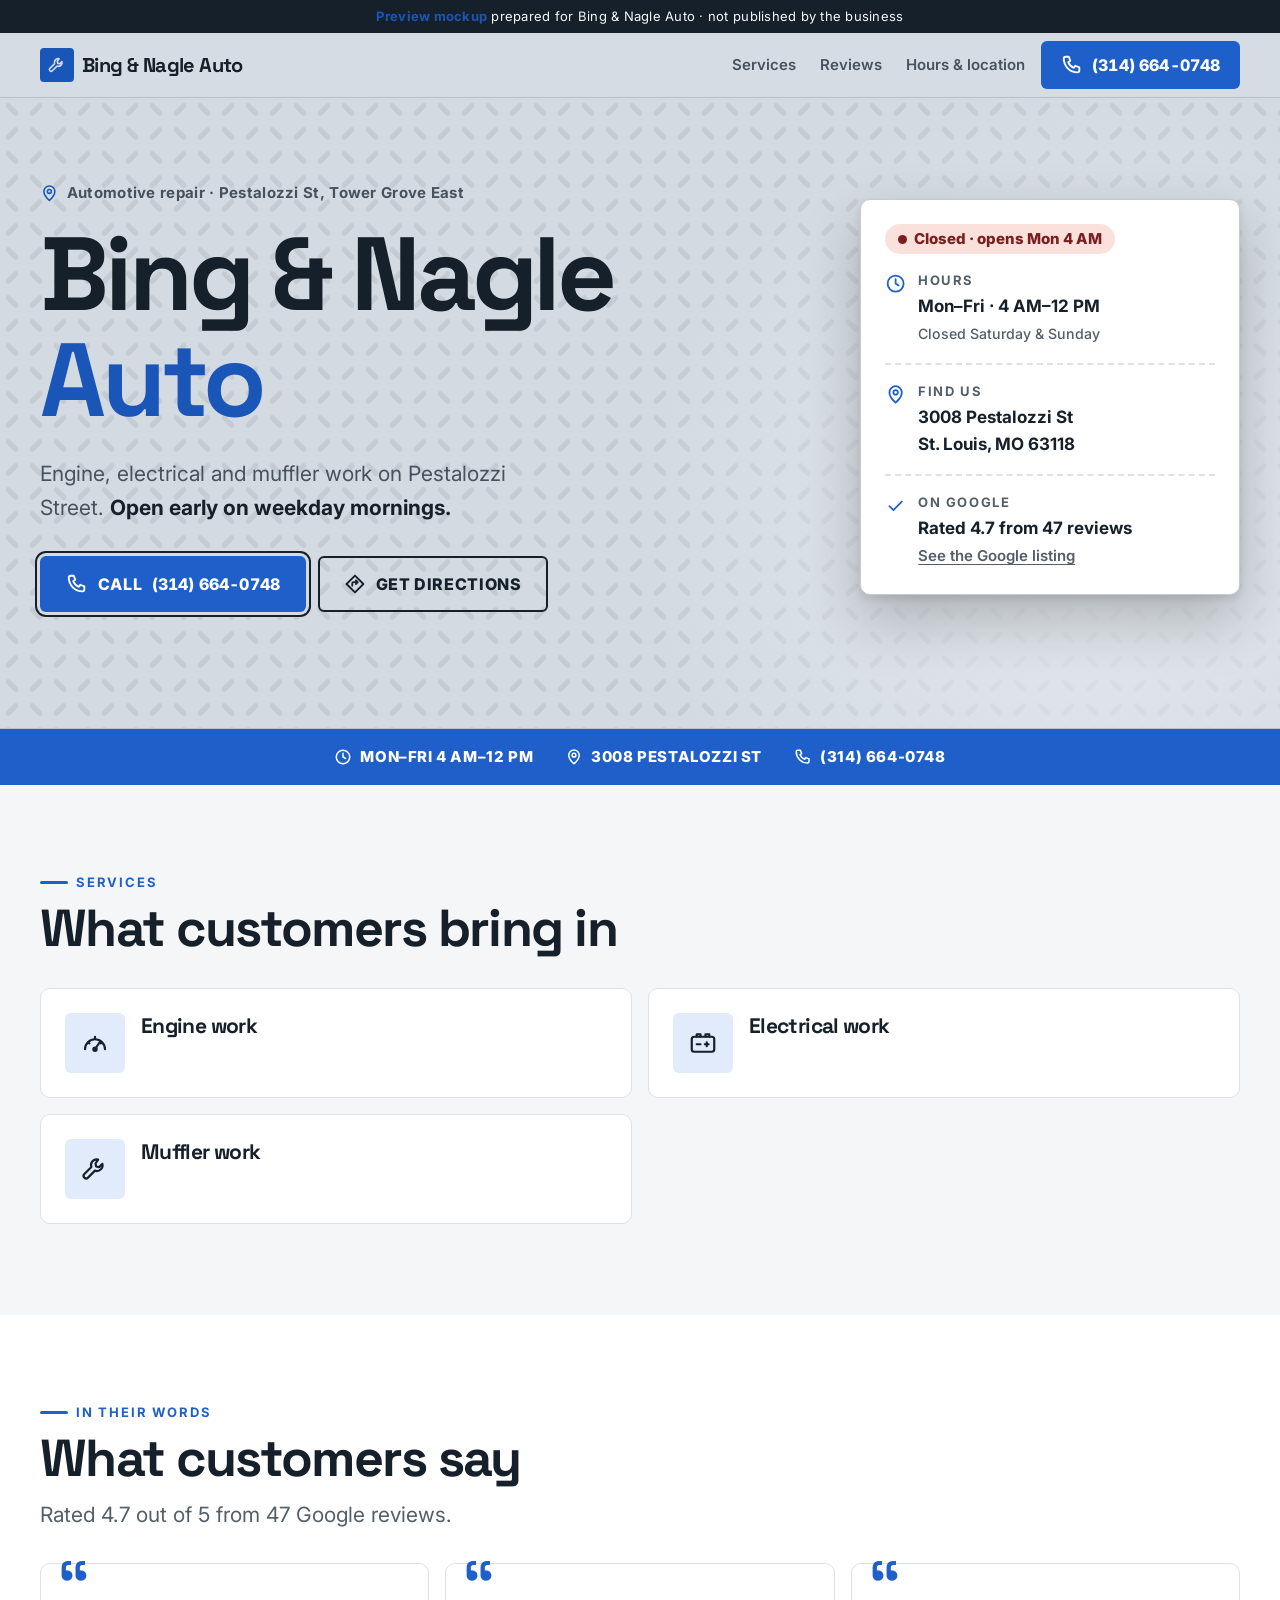
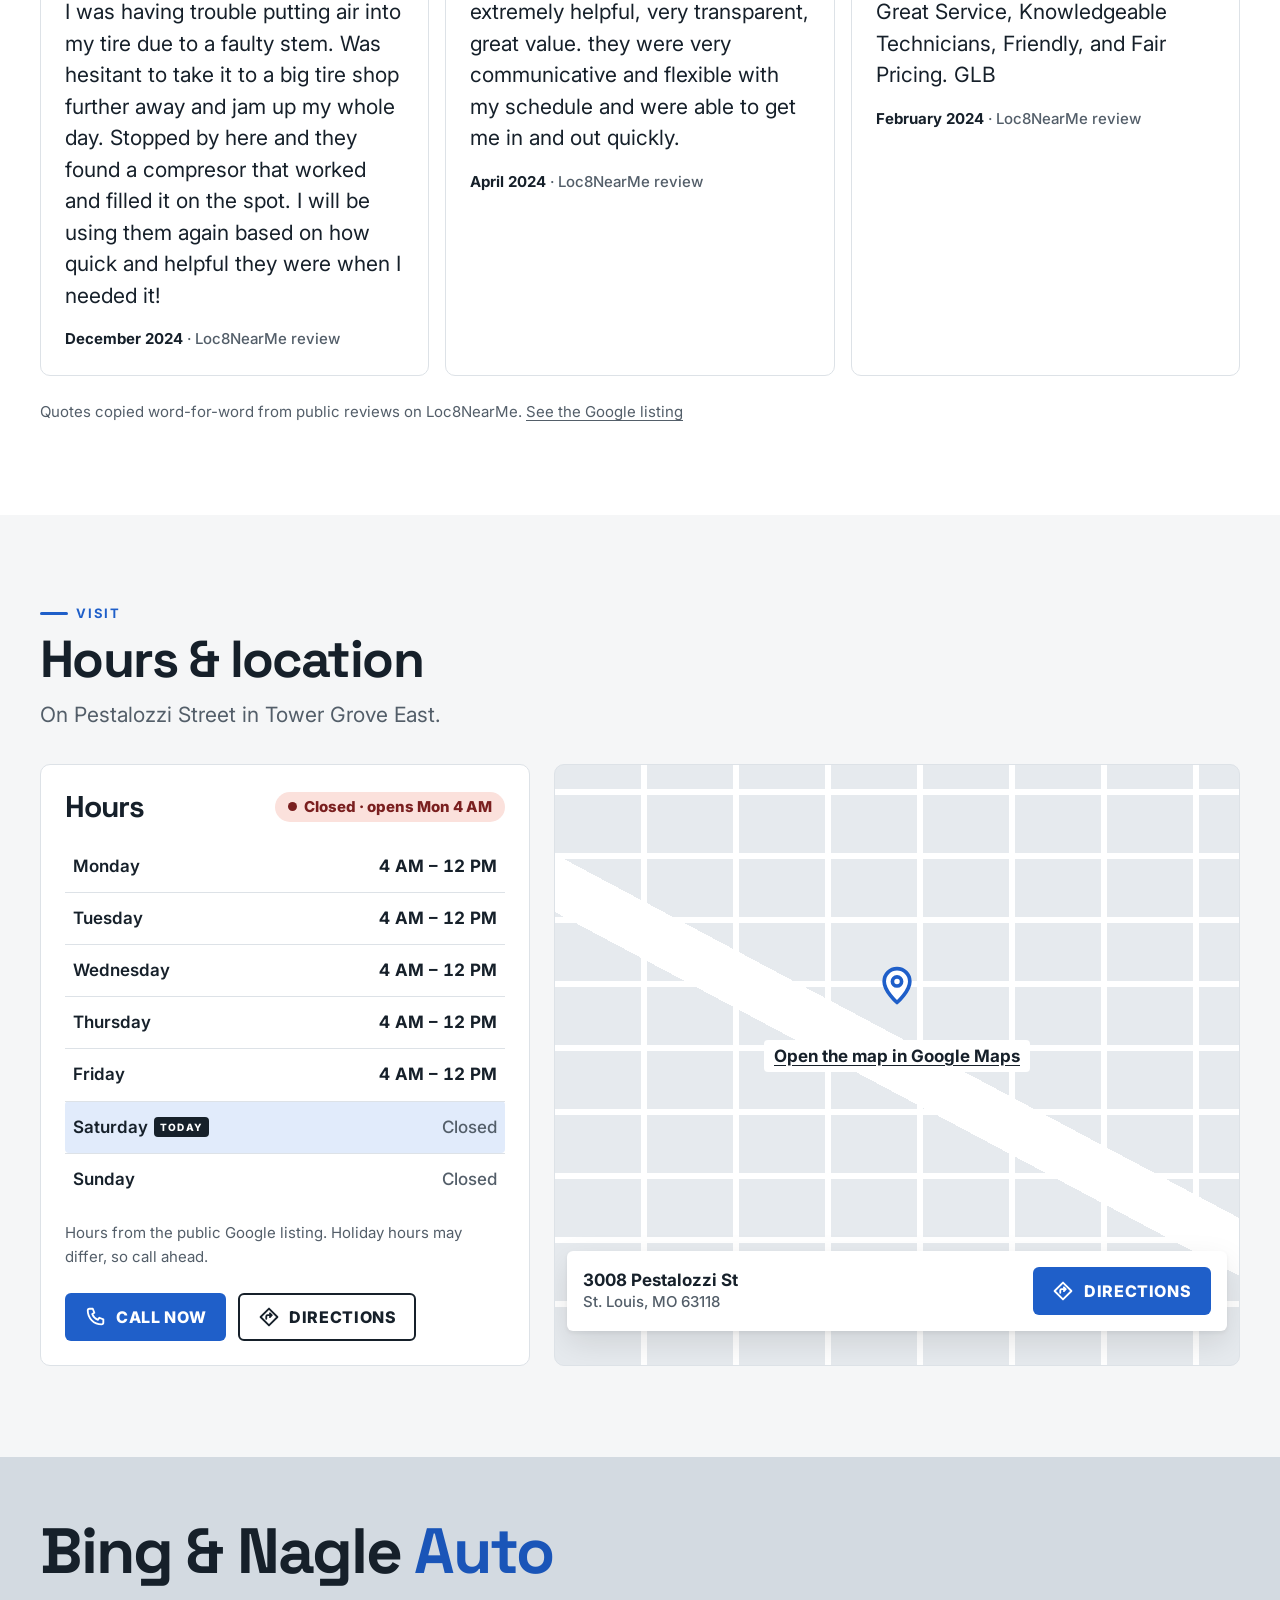
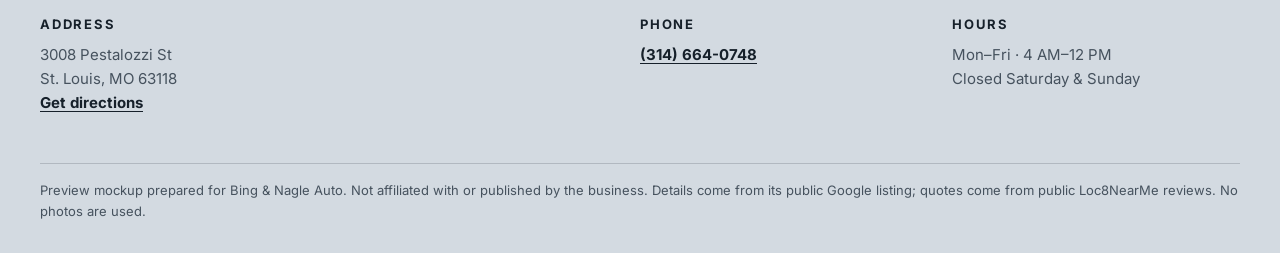
==== bing-nagle-auto/index.html @ 20716a74 "Add 11 new prospect previews + template update" ====
<!doctype html>
<html lang="en">
<head>
<meta charset="utf-8">
<meta name="viewport" content="width=device-width,initial-scale=1,viewport-fit=cover">
<title>Bing & Nagle Auto | Auto repair in Tower Grove East, St. Louis</title>
<meta name="description" content="Bing &amp; Nagle Auto, 3008 Pestalozzi St, St. Louis, MO 63118. Automotive repair. Call (314) 664-0748.">
<meta name="robots" content="noindex">
<meta name="theme-color" content="#D3DAE1">
<link rel="preconnect" href="https://fonts.googleapis.com"><link rel="preconnect" href="https://fonts.gstatic.com" crossorigin>
<link rel="stylesheet" href="https://fonts.googleapis.com/css2?family=Space+Grotesk:wght@500;700&amp;family=Inter:wght@400;500;600;700;800&amp;display=swap">
<link rel="stylesheet" href="../template.css">
<!-- Facts from /home/box/shared/webbiz/prospects.csv (row dated 2026-11-19), checked 2026-11-19.  -->
</head>
<body data-theme="auto" data-variant="steel" data-level="medium" data-layout="split">
<svg xmlns="http://www.w3.org/2000/svg" hidden>
<symbol id="i-phone" viewBox="0 0 24 24"><path d="M5 3h3.5l1.7 4.4-2.3 1.4a11 11 0 0 0 6.3 6.3l1.4-2.3L20 14.5V18a2 2 0 0 1-2 2A15 15 0 0 1 3 5a2 2 0 0 1 2-2z"/></symbol>
<symbol id="i-pin" viewBox="0 0 24 24"><path d="M12 21s-7-6.2-7-11.5a7 7 0 0 1 14 0C19 14.8 12 21 12 21z"/><circle cx="12" cy="9.5" r="2.5"/></symbol>
<symbol id="i-clock" viewBox="0 0 24 24"><circle cx="12" cy="12" r="9"/><path d="M12 7v5l3.5 2"/></symbol>
<symbol id="i-route" viewBox="0 0 24 24"><path d="M12 2.8 21.2 12 12 21.2 2.8 12z"/><path d="M9 14v-2.5a1.5 1.5 0 0 1 1.5-1.5H15m-2-2 2 2-2 2"/></symbol>
<symbol id="i-arrow" viewBox="0 0 24 24"><path d="M5 12h14m-6-6 6 6-6 6"/></symbol>
<symbol id="i-check" viewBox="0 0 24 24"><path d="m5 12.5 4.5 4.5L19 7.5"/></symbol>
<symbol id="i-calendar" viewBox="0 0 24 24"><rect x="3.5" y="5" width="17" height="15" rx="2"/><path d="M3.5 10h17M8 3v4m8-4v4"/></symbol>
<symbol id="i-info" viewBox="0 0 24 24"><circle cx="12" cy="12" r="9"/><path d="M12 11v6m0-9.5v.5"/></symbol>
<!-- grooming -->
<symbol id="i-paw" viewBox="0 0 24 24"><path d="M12 12.5c-2.8 0-5 2.7-5 4.8 0 1.6 1.3 2.4 2.7 2.4.9 0 1.5-.5 2.3-.5s1.4.5 2.3.5c1.4 0 2.7-.8 2.7-2.4 0-2.1-2.2-4.8-5-4.8z"/><ellipse cx="6" cy="10" rx="1.7" ry="2.2"/><ellipse cx="9.5" cy="6" rx="1.7" ry="2.3"/><ellipse cx="14.5" cy="6" rx="1.7" ry="2.3"/><ellipse cx="18" cy="10" rx="1.7" ry="2.2"/></symbol>
<symbol id="i-bath" viewBox="0 0 24 24"><path d="M3 12h18v2a5 5 0 0 1-5 5H8a5 5 0 0 1-5-5z"/><path d="M6 12V6a2 2 0 0 1 3.7-1M7 19l-1 2m11-2 1 2"/><circle cx="13" cy="7" r="1.2"/><circle cx="16.5" cy="5" r="1.6"/><circle cx="17" cy="9" r=".9"/></symbol>
<symbol id="i-sparkle" viewBox="0 0 24 24"><path d="M12 3l1.8 5.6L19.5 10l-5.7 1.6L12 17l-1.8-5.4L4.5 10l5.7-1.4z"/><path d="M19 16v4m-2-2h4"/></symbol>
<symbol id="i-heart" viewBox="0 0 24 24"><path d="M12 20s-7.5-4.6-7.5-10A4.3 4.3 0 0 1 12 7.4 4.3 4.3 0 0 1 19.5 10c0 5.4-7.5 10-7.5 10z"/></symbol>
<symbol id="i-bone" viewBox="0 0 24 24"><path d="M8.5 9.5 14.5 15.5M7 5a2.2 2.2 0 1 0-2 2 2.2 2.2 0 1 0 2.6 2.6L9 8.2M17 19a2.2 2.2 0 1 0 2-2 2.2 2.2 0 1 0-2.6-2.6L15 15.8M8.5 9.5l1-1M14.5 15.5l1-1"/></symbol>
<!-- barber -->
<symbol id="i-scissors" viewBox="0 0 24 24"><circle cx="6" cy="7" r="2.6"/><circle cx="6" cy="17" r="2.6"/><path d="M8.2 8.4 20 17M8.2 15.6 20 7"/></symbol>
<symbol id="i-razor" viewBox="0 0 24 24"><path d="M4 15 15 4l3 3-4 4H9"/><path d="M9 11l-5 9 4-1 4-6"/></symbol>
<symbol id="i-comb" viewBox="0 0 24 24"><path d="M3 9h18v3H3zM5 12v6m3-6v6m3-6v6m3-6v6m3-6v6m3-6v4"/></symbol>
<symbol id="i-pole" viewBox="0 0 24 24"><rect x="8" y="5" width="8" height="14" rx="1.5"/><path d="M9 3h6M9 21h6M8 9l8-3M8 13l8-3M8 17l8-3"/></symbol>
<symbol id="i-beard" viewBox="0 0 24 24"><path d="M5 6v5a7 7 0 0 0 14 0V6"/><path d="M9 13.5c1.8-1 4.2-1 6 0M10 17h4"/></symbol>
<!-- auto -->
<symbol id="i-wrench" viewBox="0 0 24 24"><path d="M14.5 4.5a4.5 4.5 0 0 0-5.4 5.9L3.5 16a2 2 0 0 0 2.9 2.9l5.6-5.6a4.5 4.5 0 0 0 5.9-5.4l-2.6 2.6-2.4-.5-.5-2.4z"/></symbol>
<symbol id="i-tire" viewBox="0 0 24 24"><circle cx="12" cy="12" r="9"/><circle cx="12" cy="12" r="3.5"/><path d="M12 3v3m0 12v3M3 12h3m12 0h3M5.6 5.6l2.2 2.2m8.4 8.4 2.2 2.2m0-12.8-2.2 2.2m-8.4 8.4-2.2 2.2"/></symbol>
<symbol id="i-oil" viewBox="0 0 24 24"><path d="M12 3s-5.5 6.4-5.5 10.5a5.5 5.5 0 0 0 11 0C17.5 9.4 12 3 12 3z"/><path d="M9.5 14a2.5 2.5 0 0 0 2.5 2.5"/></symbol>
<symbol id="i-brake" viewBox="0 0 24 24"><circle cx="12" cy="12" r="8.5"/><circle cx="12" cy="12" r="2"/><path d="M4.5 7.5a9 9 0 0 1 4-3.6M12 5.5v1m6.5 5.5h-1m-11 0h-1M12 17.5v1"/></symbol>
<symbol id="i-gauge" viewBox="0 0 24 24"><path d="M4 17a8 8 0 1 1 16 0"/><path d="M12 17l4-6"/><circle cx="12" cy="17" r="1.3"/><path d="M6.5 11.5l1 .8M12 7v1.3m5.5 3.2-1 .8"/></symbol>
<symbol id="i-battery" viewBox="0 0 24 24"><rect x="3" y="7" width="18" height="12" rx="2"/><path d="M7 7V5h3v2m4 0V5h3v2M7 13h3m5-1.5v3M13.5 13h3"/></symbol>
<!-- trades -->
<symbol id="i-hammer" viewBox="0 0 24 24"><path d="M14 4l6 6-2 2-2-2-9 9-2-2 9-9-2-2z"/><path d="M14 4 11 7"/></symbol>
<symbol id="i-ruler" viewBox="0 0 24 24"><path d="M3 16 16 3l5 5L8 21z"/><path d="m7 12 2 2m1-5 2 2m1-5 2 2"/></symbol>
<symbol id="i-house" viewBox="0 0 24 24"><path d="M4 11 12 4l8 7v9H4z"/><path d="M10 20v-5h4v5"/></symbol>
<symbol id="i-bolt" viewBox="0 0 24 24"><path d="M13 3 5 14h6l-1 7 8-11h-6z"/></symbol>
<symbol id="i-drop" viewBox="0 0 24 24"><path d="M7 4h10M12 4v3m-4 4h8l-1 3H9zm4 3v3"/><path d="M12 20.5a1.5 1.5 0 0 1-1.5-1.5c0-1 1.5-2.5 1.5-2.5s1.5 1.5 1.5 2.5a1.5 1.5 0 0 1-1.5 1.5z"/></symbol>
<!-- salon / cafe / cleaning -->
<symbol id="i-polish" viewBox="0 0 24 24"><path d="M10 3h4v5h-4z"/><path d="M8 11a2 2 0 0 1 2-3h4a2 2 0 0 1 2 3v8a2 2 0 0 1-2 2h-4a2 2 0 0 1-2-2z"/></symbol>
<symbol id="i-mirror" viewBox="0 0 24 24"><ellipse cx="12" cy="9" rx="6" ry="7"/><path d="M12 16v5m-3 0h6M9.5 6.5a3 3 0 0 1 2.5-1.5"/></symbol>
<symbol id="i-cup" viewBox="0 0 24 24"><path d="M4 9h13v5a5 5 0 0 1-5 5H9a5 5 0 0 1-5-5z"/><path d="M17 11h1.5a2.5 2.5 0 0 1 0 5H16M8 3c-1 1 1 2 0 3m4-3c-1 1 1 2 0 3"/></symbol>
<symbol id="i-fork" viewBox="0 0 24 24"><path d="M7 3v6a2 2 0 0 0 2 2v10M11 3v6a2 2 0 0 1-2 2M9 3v5m8-5c-2 1.5-3 4-3 7h3v11"/></symbol>
<symbol id="i-spray" viewBox="0 0 24 24"><path d="M8 9h6l1 3v8a1 1 0 0 1-1 1H8a1 1 0 0 1-1-1v-8z"/><path d="M9 9V6h5l3 2h-3M18 4l2-1m-2 4 2 1m-1-2.5h2"/></symbol>
<symbol id="i-broom" viewBox="0 0 24 24"><path d="M19 3 12 10"/><path d="M12.5 9.5 15 12l-4 9c-3-1-6-4-7-7z"/><path d="M7 18l2-3m1 5 1.5-3"/></symbol>
</svg>
<svg xmlns="http://www.w3.org/2000/svg" style="display:none">
<symbol id="i-leaf" viewBox="0 0 24 24" fill="none" stroke="currentColor" stroke-width="2" stroke-linecap="round" stroke-linejoin="round"><path d="M5 19c0-8 5-14 15-14 0 10-6 15-14 15"/><path d="M5 19c3-4 6-7 10-9"/></symbol>
<symbol id="i-snow" viewBox="0 0 24 24" fill="none" stroke="currentColor" stroke-width="2" stroke-linecap="round" stroke-linejoin="round"><path d="M12 2v20M4.5 6.5l15 11M19.5 6.5l-15 11"/><path d="M9 4l3 2 3-2M9 20l3-2 3 2"/></symbol>
<symbol id="i-steer" viewBox="0 0 24 24" fill="none" stroke="currentColor" stroke-width="2" stroke-linecap="round" stroke-linejoin="round"><circle cx="12" cy="12" r="9"/><circle cx="12" cy="12" r="2.5"/><path d="M3.5 10.5l6 1M20.5 10.5l-6 1M12 14.5V21"/></symbol>
</svg>
<a class="skip" href="#main">Skip to content</a>
<div class="mock-ribbon"><b>Preview mockup</b> prepared for Bing &amp; Nagle Auto · not published by the business</div>
<header class="site-head"><div class="container">
 <a class="brand" href="#top"><span class="mark"><svg class="icon" aria-hidden="true"><use href="#i-wrench"/></svg></span>Bing &amp; Nagle Auto</a>
 <nav class="nav" aria-label="Sections"><a href="#services">Services</a><a href="#reviews">Reviews</a><a href="#visit">Hours &amp; location</a></nav>
 <a class="btn btn--sm btn--call" href="tel:+13146640748"><svg class="icon" aria-hidden="true"><use href="#i-phone"/></svg><span class="lbl">Call</span><span class="num">(314) 664-0748</span></a>
</div></header>
<div class="accent-rule" aria-hidden="true"></div>

<main id="main">
<section class="hero" id="top" aria-labelledby="biz-name">
 <div class="hero__pattern" aria-hidden="true"></div><div class="hero__glow" aria-hidden="true"></div>
 <div class="container hero__grid">
  <div class="hero__copy">
   <p class="hero__kicker"><svg class="icon" aria-hidden="true"><use href="#i-pin"/></svg>Automotive repair · Pestalozzi St, Tower Grove East</p>
   <h1 class="hero__name" id="biz-name"><span class="w">Bing &amp; Nagle</span> <span class="w w--accent">Auto</span></h1>
   <p class="hero__line">Engine, electrical and muffler work on Pestalozzi Street. <strong>Open early on weekday mornings.</strong></p>
   <div class="hero__ctas">
    <a class="btn btn--call" href="tel:+13146640748"><svg class="icon" aria-hidden="true"><use href="#i-phone"/></svg>Call <span class="num">(314) 664-0748</span></a>
    <a class="btn btn--ghost" href="https://www.google.com/maps/dir/?api=1&destination=Bing+%26+Nagle+Auto%2C+3008+Pestalozzi+St%2C+St.+Louis%2C+MO+63118" target="_blank" rel="noopener"><svg class="icon" aria-hidden="true"><use href="#i-route"/></svg>Get directions</a>
   </div>
   
  </div>
  <div class="hero__media">
   <!-- PHOTO SLOT: when a real, owner-approved photo exists, add
        <img class="hero__photo" src="photo.jpg" alt="describe the photo" width="900" height="1100">
        here (the emblem, if any, hides itself). Keep the ticket. -->
   
   <div class="ticket">
    <span class="ticket__notch" aria-hidden="true"></span>
    <div><span class="status" data-status>Mon–Fri · 4 AM–12 PM</span></div>
    <div class="ticket__row"><svg class="icon" aria-hidden="true"><use href="#i-clock"/></svg><div><span class="ticket__label">Hours</span><span class="ticket__value">Mon–Fri · 4 AM–12 PM<br><small style="font-weight:500;color:var(--muted)">Closed Saturday & Sunday</small></span></div></div>
    <hr>
    <div class="ticket__row"><svg class="icon" aria-hidden="true"><use href="#i-pin"/></svg><div><span class="ticket__label">Find us</span><span class="ticket__value">3008 Pestalozzi St<br>St. Louis, MO 63118</span></div></div>
    <hr><div class="ticket__row"><svg class="icon" aria-hidden="true"><use href="#i-check"/></svg><div><span class="ticket__label">On Google</span><span class="ticket__value">Rated 4.7 from 47 reviews<br><a href="https://www.google.com/maps/search/?api=1&amp;query=Bing+%26+Nagle+Auto%2C+3008+Pestalozzi+St%2C+St.+Louis%2C+MO+63118" target="_blank" rel="noopener" style="font-weight:600;font-size:var(--t-sm);color:var(--muted)">See the Google listing</a></span></div></div>
   </div>
  </div>
 </div>
</section>
<div class="band" role="note" aria-label="Quick facts"><div class="container"><ul><li><svg class="icon" aria-hidden="true"><use href="#i-clock"/></svg>Mon–Fri 4 AM–12 PM</li><li><svg class="icon" aria-hidden="true"><use href="#i-pin"/></svg>3008 Pestalozzi St</li><li><svg class="icon" aria-hidden="true"><use href="#i-phone"/></svg>(314) 664-0748</li></ul></div></div>

<section class="section" id="services" aria-labelledby="svc-h"><div class="container">
 <div class="section-head"><span class="eyebrow">Services</span><h2 id="svc-h">What customers bring in</h2></div>
 <ul class="services services--2"><li class="svc"><div class="svc__icon"><svg class="icon" aria-hidden="true"><use href="#i-gauge"/></svg></div><h3>Engine work</h3></li><li class="svc"><div class="svc__icon"><svg class="icon" aria-hidden="true"><use href="#i-battery"/></svg></div><h3>Electrical work</h3></li><li class="svc"><div class="svc__icon"><svg class="icon" aria-hidden="true"><use href="#i-wrench"/></svg></div><h3>Muffler work</h3></li></ul>
</div></section>

<section class="section section--alt" id="reviews" aria-labelledby="rev-h"><div class="container">
 <div class="section-head"><span class="eyebrow">In their words</span><h2 id="rev-h">What customers say</h2><p>Rated 4.7 out of 5 from 47 Google reviews.</p></div>
 <div class="reviews"><figure class="review"><blockquote><p>I was having trouble putting air into my tire due to a faulty stem. Was hesitant to take it to a big tire shop further away and jam up my whole day. Stopped by here and they found a compresor that worked and filled it on the spot. I will be using them again based on how quick and helpful they were when I needed it!</p></blockquote><figcaption>December 2024 <span>· Loc8NearMe review</span></figcaption></figure><figure class="review"><blockquote><p>extremely helpful, very transparent, great value. they were very communicative and flexible with my schedule and were able to get me in and out quickly.</p></blockquote><figcaption>April 2024 <span>· Loc8NearMe review</span></figcaption></figure><figure class="review"><blockquote><p>Great Service, Knowledgeable Technicians, Friendly, and Fair Pricing. GLB</p></blockquote><figcaption>February 2024 <span>· Loc8NearMe review</span></figcaption></figure></div>
 <p class="reviews__src">Quotes copied word-for-word from public reviews on Loc8NearMe. <a href="https://www.google.com/maps/search/?api=1&amp;query=Bing+%26+Nagle+Auto%2C+3008+Pestalozzi+St%2C+St.+Louis%2C+MO+63118" target="_blank" rel="noopener">See the Google listing</a></p>
</div></section>
<section class="section" id="visit" aria-labelledby="visit-h"><div class="container">
 <div class="section-head"><span class="eyebrow">Visit</span><h2 id="visit-h">Hours &amp; location</h2><p>On Pestalozzi Street in Tower Grove East.</p></div>
 <div class="visit">
  <div class="card hours">
   <div class="hours__top"><h3>Hours</h3><span class="status" data-status>Mon–Fri · 4 AM–12 PM</span></div>
   <table data-hours data-tz="America/Chicago"><caption class="sr-only">Opening hours</caption><tr data-d="1" data-o="04:00" data-c="12:00"><th scope="row">Monday</th><td>4 AM – 12 PM</td></tr><tr data-d="2" data-o="04:00" data-c="12:00"><th scope="row">Tuesday</th><td>4 AM – 12 PM</td></tr><tr data-d="3" data-o="04:00" data-c="12:00"><th scope="row">Wednesday</th><td>4 AM – 12 PM</td></tr><tr data-d="4" data-o="04:00" data-c="12:00"><th scope="row">Thursday</th><td>4 AM – 12 PM</td></tr><tr data-d="5" data-o="04:00" data-c="12:00"><th scope="row">Friday</th><td>4 AM – 12 PM</td></tr><tr data-d="6" class="is-closed"><th scope="row">Saturday</th><td>Closed</td></tr><tr data-d="0" class="is-closed"><th scope="row">Sunday</th><td>Closed</td></tr></table>
   <p class="hours__note">Hours from the public Google listing. Holiday hours may differ, so call ahead.</p>
   
   <div style="display:flex;flex-wrap:wrap;gap:var(--s-3);margin-top:var(--s-5)">
    <a class="btn btn--call btn--sm" href="tel:+13146640748"><svg class="icon" aria-hidden="true"><use href="#i-phone"/></svg>Call now</a>
    <a class="btn btn--ghost btn--sm" href="https://www.google.com/maps/dir/?api=1&destination=Bing+%26+Nagle+Auto%2C+3008+Pestalozzi+St%2C+St.+Louis%2C+MO+63118" target="_blank" rel="noopener"><svg class="icon" aria-hidden="true"><use href="#i-route"/></svg>Directions</a>
   </div>
  </div>
  <div class="map">
   <div class="map__fallback"><p><svg class="icon" aria-hidden="true"><use href="#i-pin"/></svg><br><a href="https://www.google.com/maps/dir/?api=1&destination=Bing+%26+Nagle+Auto%2C+3008+Pestalozzi+St%2C+St.+Louis%2C+MO+63118" target="_blank" rel="noopener">Open the map in Google Maps</a></p></div>
   <iframe title="Map showing Bing &amp; Nagle Auto" src="https://www.google.com/maps?q=Bing+%26+Nagle+Auto%2C+3008+Pestalozzi+St%2C+St.+Louis%2C+MO+63118&output=embed" loading="lazy" referrerpolicy="no-referrer-when-downgrade" allowfullscreen></iframe>
   <div class="map__card"><p class="map__addr">3008 Pestalozzi St<small>St. Louis, MO 63118</small></p>
    <a class="btn btn--sm btn--call" href="https://www.google.com/maps/dir/?api=1&destination=Bing+%26+Nagle+Auto%2C+3008+Pestalozzi+St%2C+St.+Louis%2C+MO+63118" target="_blank" rel="noopener"><svg class="icon" aria-hidden="true"><use href="#i-route"/></svg>Directions</a></div>
  </div>
 </div>
</div></section>
</main>

<footer class="site-foot">
 <div class="hero__pattern" aria-hidden="true"></div>
 <div class="container">
  <p class="foot__name" style="font-family:var(--font-display);font-weight:var(--display-weight);text-transform:var(--display-case);font-style:var(--display-style);letter-spacing:var(--display-track)"><span class="w">Bing &amp; Nagle</span> <span class="w w--accent">Auto</span></p>
  <div class="foot__grid">
   <div><b>Address</b>3008 Pestalozzi St<br>St. Louis, MO 63118<br><a href="https://www.google.com/maps/dir/?api=1&destination=Bing+%26+Nagle+Auto%2C+3008+Pestalozzi+St%2C+St.+Louis%2C+MO+63118" target="_blank" rel="noopener">Get directions</a></div>
   <div><b>Phone</b><a href="tel:+13146640748">(314) 664-0748</a></div>
   <div><b>Hours</b>Mon–Fri · 4 AM–12 PM<br>Closed Saturday & Sunday</div>
  </div>
  <p class="foot__legal">Preview mockup prepared for Bing &amp; Nagle Auto. Not affiliated with or published by the business. Details come from its public Google listing; quotes come from public Loc8NearMe reviews. No photos are used.</p>
 </div>
</footer>

<script>
/* Open-now indicator: see SPEC.md. */
(function () {
  var t = document.querySelector('[data-hours]');
  if (!t || !window.Intl) return;
  var tz = t.getAttribute('data-tz') || 'America/Chicago', H = {}, d, m, i;
  var D = ['Sun', 'Mon', 'Tue', 'Wed', 'Thu', 'Fri', 'Sat'];
  [].forEach.call(t.querySelectorAll('tr[data-d]'), function (r) { H[r.getAttribute('data-d')] = { o: r.getAttribute('data-o'), c: r.getAttribute('data-c'), r: r }; });
  function mins(s) { var a = s.split(':'); return +a[0] * 60 + +a[1]; }
  function fmt(s) { var a = s.split(':'), h = +a[0], ap = h >= 12 ? 'PM' : 'AM'; h = h % 12 || 12; return h + (a[1] !== '00' ? ':' + a[1] : '') + ' ' + ap; }
  var q = location.search.match(/[?&]now=(\d)-(\d\d):(\d\d)/);
  if (q) { d = +q[1]; m = +q[2] * 60 + +q[3]; }
  else {
    var p = {};
    new Intl.DateTimeFormat('en-US', { timeZone: tz, weekday: 'short', hour: '2-digit', minute: '2-digit', hourCycle: 'h23' })
      .formatToParts(new Date()).forEach(function (x) { p[x.type] = x.value; });
    d = D.indexOf(p.weekday); m = (+p.hour % 24) * 60 + +p.minute;
  }
  if (d < 0) return;
  var h = H[d], open = !!(h && h.o && m >= mins(h.o) && m < mins(h.c)), txt = '';
  [].forEach.call(document.querySelectorAll('tr[data-d="' + d + '"]'), function (r) { r.classList.add('is-today'); });
  if (open) txt = 'Open now · until ' + fmt(h.c);
  else for (i = 0; i < 8; i++) {
    var n = H[(d + i) % 7];
    if (n && n.o && (i > 0 || m < mins(n.o))) { txt = 'Closed · opens ' + (i === 0 ? 'today' : i === 1 ? 'tomorrow' : D[(d + i) % 7]) + ' ' + fmt(n.o); break; }
  }
  if (!txt) return;
  [].forEach.call(document.querySelectorAll('[data-status]'), function (el) { el.textContent = txt; el.classList.add(open ? 'is-open' : 'is-closed'); });
})();
</script>
</body>
</html>
---- template.css ----
/* =====================================================================
   WebBiz one-page template — template.css
   Static, dependency-free (Google Fonts only). Theme via <body data-theme="…">.
   Sections: 0 tokens · 1 themes · 2 base · 3 layout · 4 components · 5 breakpoints
   ===================================================================== */

/* ---------- 0. TOKENS (theme-independent) ---------- */
:root{
  /* spacing — 4px base */
  --s-1:4px; --s-2:8px; --s-3:12px; --s-4:16px; --s-5:24px;
  --s-6:32px; --s-7:48px; --s-8:64px; --s-9:96px;
  --section-y:clamp(56px, 4vw + 40px, 112px);
  --gutter:clamp(20px, 4vw, 40px);
  --container:1200px;

  /* type scale — fluid between 360px and 1440px viewports */
  --t-xs:  .8125rem;                                  /* 13px  labels, tags */
  --t-sm:  .9375rem;                                  /* 15px  meta, captions */
  --t-base:1.0625rem;                                 /* 17px  body */
  --t-lg:  clamp(1.125rem, 1.05rem + .35vw, 1.3125rem);/* 18→21 lead, card titles */
  --t-xl:  clamp(1.375rem, 1.15rem + 1vw, 1.875rem);  /* 22→30 h3 / ticket */
  --t-2xl: clamp(2rem, 1.45rem + 2.5vw, 3.25rem);     /* 32→52 section h2 */
  --t-hero:clamp(3.25rem, 1.6rem + 8vw, 8rem);        /* 52→128 business name */
  --lh-tight:1.02; --lh-snug:1.2; --lh-body:1.6;

  /* radii & shadows (themes may override --r*) */
  --r-sm:8px; --r:14px; --r-lg:24px; --r-pill:999px;
  --sh-1:0 1px 2px rgb(0 0 0 / .06), 0 2px 6px rgb(0 0 0 / .04);
  --sh-2:0 2px 4px rgb(0 0 0 / .06), 0 12px 32px rgb(0 0 0 / .10);
  --sh-3:0 4px 8px rgb(0 0 0 / .10), 0 24px 60px rgb(0 0 0 / .22);

  --tap:48px;              /* min touch target */
  --ease:cubic-bezier(.2,.7,.2,1);
}

/* ---------- 1. THEMES ----------
   Each theme sets ONLY these variables. Contrast ratios are in SPEC.md. */
[data-theme]{
  --font-display:system-ui, sans-serif; --font-body:system-ui, sans-serif;
  --display-weight:800; --display-case:none; --display-track:-.02em; --display-style:normal;
  --pattern-size:160px; --pattern-opacity:.14;
}

/* Pet grooming — "soap bubbles & paws" */
[data-theme="grooming"]{
  --bg:#FFF7EC; --surface:#FFFFFF; --ink:#12393B; --muted:#4A6466; --line:#EADFCF;
  --field:#0B4542; --field-2:#0F5A55; --field-ink:#FFF7EC; --field-muted:#BFE3DC; --field-accent:#FF9466;
  --cta:#FF9466; --cta-ink:#12393B; --accent:#C2410C; --tint:#FFE3D3; --tint-2:#D7F0EA;
  --band:#FF9466; --band-ink:#12393B;
  --font-display:"Fredoka", ui-rounded, system-ui, sans-serif; --font-body:"Nunito", system-ui, sans-serif;
  --display-weight:600; --display-track:-.01em;
  --r-sm:12px; --r:20px; --r-lg:32px;
  --pattern:url("data:image/svg+xml,%3Csvg xmlns='http://www.w3.org/2000/svg' width='220' height='220' viewBox='0 0 220 220'%3E%3Cg fill='none' stroke='%23000' stroke-width='3'%3E%3Ccircle cx='30' cy='34' r='18'/%3E%3Ccircle cx='62' cy='18' r='7'/%3E%3Ccircle cx='170' cy='150' r='26'/%3E%3Ccircle cx='132' cy='190' r='9'/%3E%3Ccircle cx='200' cy='108' r='6'/%3E%3C/g%3E%3Cg fill='%23000'%3E%3Cellipse cx='150' cy='58' rx='13' ry='11'/%3E%3Ccircle cx='134' cy='40' r='5.5'/%3E%3Ccircle cx='146' cy='33' r='5.5'/%3E%3Ccircle cx='158' cy='33' r='5.5'/%3E%3Ccircle cx='168' cy='41' r='5.5'/%3E%3Cellipse cx='52' cy='150' rx='10' ry='8.5' transform='rotate(-20 52 150)'/%3E%3Ccircle cx='38' cy='138' r='4.2'/%3E%3Ccircle cx='46' cy='131' r='4.2'/%3E%3Ccircle cx='56' cy='130' r='4.2'/%3E%3Ccircle cx='64' cy='136' r='4.2'/%3E%3C/g%3E%3C/svg%3E");
  --pattern-size:220px; --pattern-opacity:.11;
  --edge:url("data:image/svg+xml,%3Csvg xmlns='http://www.w3.org/2000/svg' width='64' height='20' viewBox='0 0 64 20'%3E%3Cpath d='M0 20V10C16 10 16 0 32 0s16 10 32 10v10z' fill='%23000'/%3E%3C/svg%3E");
  --edge-size:64px 20px; --edge-h:20px;
}

/* Auto repair — "tread plate & checker" */
[data-theme="auto"]{
  --bg:#F2F1EE; --surface:#FFFFFF; --ink:#15171A; --muted:#52575F; --line:#DCDAD4;
  --field:#1A1D21; --field-2:#24282E; --field-ink:#F2F1EE; --field-muted:#A9AEB6; --field-accent:#FFC21A;
  --cta:#FFC21A; --cta-ink:#15171A; --accent:#9A5B00; --tint:#FFF1C2; --tint-2:#E6E4DF;
  --band:#FFC21A; --band-ink:#15171A;
  --font-display:"Barlow Condensed", "Arial Narrow", Impact, sans-serif; --font-body:"Barlow", system-ui, sans-serif;
  --display-weight:800; --display-case:uppercase; --display-track:-.005em;
  --r-sm:4px; --r:6px; --r-lg:10px;
  --pattern:url("data:image/svg+xml,%3Csvg xmlns='http://www.w3.org/2000/svg' width='48' height='48' viewBox='0 0 48 48'%3E%3Cg fill='%23000'%3E%3Crect x='4' y='9' width='16' height='5' rx='2.5' transform='rotate(45 12 11.5)'/%3E%3Crect x='28' y='33' width='16' height='5' rx='2.5' transform='rotate(45 36 35.5)'/%3E%3Crect x='28' y='9' width='16' height='5' rx='2.5' transform='rotate(-45 36 11.5)'/%3E%3Crect x='4' y='33' width='16' height='5' rx='2.5' transform='rotate(-45 12 35.5)'/%3E%3C/g%3E%3C/svg%3E");
  --pattern-size:48px; --pattern-opacity:.22;
  --edge:conic-gradient(#000 25%, transparent 0 50%, #000 0 75%, transparent 0);
  --edge-size:24px 24px; --edge-h:24px;
}

/* Barbershop — "pole stripes & gold leaf" */
[data-theme="barber"]{
  --bg:#F4EDE1; --surface:#FFFBF4; --ink:#16181D; --muted:#5A5348; --line:#E2D7C4;
  --field:#14233A; --field-2:#1B2E4B; --field-ink:#F4EDE1; --field-muted:#B9C3D3; --field-accent:#F2C14E;
  --cta:#C8102E; --cta-ink:#FFFFFF; --accent:#A50E26; --tint:#F6DDD8; --tint-2:#E3E7EE;
  --band:#C8102E; --band-ink:#FFFFFF;
  --font-display:"DM Serif Display", Georgia, serif; --font-body:"Work Sans", system-ui, sans-serif;
  --display-weight:400; --display-track:0;
  --r-sm:2px; --r:4px; --r-lg:6px;
  --pattern:repeating-linear-gradient(135deg, #000 0 2px, transparent 2px 22px);
  --pattern-size:auto; --pattern-opacity:.10;
  --edge:repeating-linear-gradient(-45deg, #C8102E 0 18px, #F4EDE1 18px 30px, #1E4FA0 30px 48px, #F4EDE1 48px 60px);
  --edge-size:auto; --edge-h:18px;
  --rule:repeating-linear-gradient(-45deg, #C8102E 0 10px, #FFFBF4 10px 16px, #1E4FA0 16px 26px, #FFFBF4 26px 32px);
}

/* Contractors / trades — "blueprint grid" */
[data-theme="trades"]{
  --bg:#F3F5F8; --surface:#FFFFFF; --ink:#0F1C2E; --muted:#4B5768; --line:#D8DEE7;
  --field:#0B3D91; --field-2:#0E4AAE; --field-ink:#FFFFFF; --field-muted:#BBD0F2; --field-accent:#FFB000;
  --cta:#FFB000; --cta-ink:#0F1C2E; --accent:#0B3D91; --tint:#FFEFC7; --tint-2:#DCE7F8;
  --band:#FFB000; --band-ink:#0F1C2E;
  --font-display:"Archivo", system-ui, sans-serif; --font-body:"IBM Plex Sans", system-ui, sans-serif;
  --display-weight:800; --display-case:uppercase; --display-track:-.02em;
  --r-sm:3px; --r:6px; --r-lg:8px;
  --pattern:url("data:image/svg+xml,%3Csvg xmlns='http://www.w3.org/2000/svg' width='120' height='120'%3E%3Cpath d='M0 .5H120M.5 0V120' stroke='%23000' stroke-width='2'/%3E%3Cpath d='M0 30.5H120M0 60.5H120M0 90.5H120M30.5 0V120M60.5 0V120M90.5 0V120' stroke='%23000' stroke-width='.75'/%3E%3C/svg%3E");
  --pattern-size:120px; --pattern-opacity:.22;
  --edge:repeating-linear-gradient(-45deg, #000 0 14px, transparent 14px 28px);
  --edge-size:auto; --edge-h:14px;
}

/* Salon / nails — "scallops & arches" */
[data-theme="salon"]{
  --bg:#FBF0EC; --surface:#FFFFFF; --ink:#3A1F2B; --muted:#6E5560; --line:#EFD9D3;
  --field:#3A1F2B; --field-2:#4A2838; --field-ink:#FBF0EC; --field-muted:#E7C6CF; --field-accent:#F4A7B9;
  --cta:#A4325A; --cta-ink:#FFFFFF; --accent:#A4325A; --tint:#F8DCE3; --tint-2:#F3E6DF;
  --band:#F4A7B9; --band-ink:#3A1F2B;
  --font-display:"Fraunces", Georgia, serif; --font-body:"DM Sans", system-ui, sans-serif;
  --display-weight:600; --display-style:italic; --display-track:-.02em;
  --r-sm:10px; --r:18px; --r-lg:28px;
  --pattern:url("data:image/svg+xml,%3Csvg xmlns='http://www.w3.org/2000/svg' width='60' height='40'%3E%3Cpath d='M0 40a30 30 0 0 1 60 0' fill='none' stroke='%23000' stroke-width='2'/%3E%3Cpath d='M-30 20a30 30 0 0 1 60 0M30 20a30 30 0 0 1 60 0' fill='none' stroke='%23000' stroke-width='2'/%3E%3C/svg%3E");
  --pattern-size:60px 40px; --pattern-opacity:.14;
  --edge:url("data:image/svg+xml,%3Csvg xmlns='http://www.w3.org/2000/svg' width='40' height='20'%3E%3Cpath d='M0 20a20 20 0 0 1 40 0z' fill='%23000'/%3E%3C/svg%3E");
  --edge-size:40px 20px; --edge-h:20px;
}

/* Restaurant / cafe — "gingham" */
[data-theme="cafe"]{
  --bg:#F7F0E3; --surface:#FFFCF6; --ink:#2B1D14; --muted:#64554A; --line:#E5D9C4;
  --field:#2B1D14; --field-2:#3A291D; --field-ink:#F7F0E3; --field-muted:#D9C7B0; --field-accent:#F2B66D;
  --cta:#B5452B; --cta-ink:#FFFFFF; --accent:#9E3B24; --tint:#F6DCCB; --tint-2:#EDE3D2;
  --band:#B5452B; --band-ink:#FFFFFF;
  --font-display:"Young Serif", Georgia, serif; --font-body:"Inter", system-ui, sans-serif;
  --display-weight:400; --display-track:-.01em;
  --r-sm:6px; --r:10px; --r-lg:16px;
  --pattern:linear-gradient(90deg, rgb(0 0 0 / .5) 50%, transparent 0), linear-gradient(rgb(0 0 0 / .5) 50%, transparent 0);
  --pattern-size:36px 36px; --pattern-opacity:.12;
  --edge:linear-gradient(90deg, #000 50%, transparent 0);
  --edge-size:24px 100%; --edge-h:12px;
}

/* Cleaning — "sparkle & shine" (light hero) */
[data-theme="cleaning"]{
  --bg:#F2F8FF; --surface:#FFFFFF; --ink:#0D2B45; --muted:#47607A; --line:#D4E3F2;
  --field:#DDEFFF; --field-2:#C9E5FF; --field-ink:#0D2B45; --field-muted:#2F4E6B; --field-accent:#0068A8;
  --cta:#0068A8; --cta-ink:#FFFFFF; --accent:#0068A8; --tint:#D6ECFF; --tint-2:#E6F6EE;
  --band:#0D2B45; --band-ink:#F2F8FF;
  --font-display:"Plus Jakarta Sans", system-ui, sans-serif; --font-body:"Plus Jakarta Sans", system-ui, sans-serif;
  --display-weight:800; --display-track:-.035em;
  --r-sm:10px; --r:16px; --r-lg:24px;
  --pattern:url("data:image/svg+xml,%3Csvg xmlns='http://www.w3.org/2000/svg' width='140' height='140'%3E%3Cg fill='%23000'%3E%3Cpath d='M30 10l4 16 16 4-16 4-4 16-4-16-16-4 16-4z'/%3E%3Cpath d='M100 80l2.5 9.5L112 92l-9.5 2.5L100 104l-2.5-9.5L88 92l9.5-2.5z'/%3E%3Ccircle cx='110' cy='24' r='3'/%3E%3Ccircle cx='40' cy='112' r='2'/%3E%3C/g%3E%3C/svg%3E");
  --pattern-size:140px; --pattern-opacity:.18;
  --edge:linear-gradient(transparent, transparent); --edge-size:auto; --edge-h:0px;
}

/* ---------- 2. BASE ---------- */
*,*::before,*::after{box-sizing:border-box}
html{scroll-behavior:smooth;-webkit-text-size-adjust:100%;scroll-padding-top:80px}
body{margin:0;background:var(--bg);color:var(--ink);font:400 var(--t-base)/var(--lh-body) var(--font-body);
  -webkit-font-smoothing:antialiased}
img,svg,iframe{display:block;max-width:100%}
[hidden]{display:none!important}
a{color:inherit;text-underline-offset:.18em}
h1,h2,h3{margin:0;font-family:var(--font-display);font-weight:var(--display-weight);text-transform:var(--display-case);
  letter-spacing:var(--display-track);font-style:var(--display-style);line-height:var(--lh-snug);text-wrap:balance}
p{margin:0}
:focus-visible{outline:3px solid var(--accent);outline-offset:3px;border-radius:4px}
.hero :focus-visible,.site-foot :focus-visible{outline-color:var(--field-accent)}
.icon{width:1.25em;height:1.25em;flex:none;fill:none;stroke:currentColor;stroke-width:2;stroke-linecap:round;stroke-linejoin:round}
.sr-only{position:absolute;width:1px;height:1px;overflow:hidden;clip:rect(0 0 0 0);white-space:nowrap}
.skip{position:absolute;left:var(--s-3);top:-60px;z-index:100;background:var(--ink);color:var(--bg);padding:var(--s-3) var(--s-4);border-radius:var(--r-sm)}
.skip:focus{top:var(--s-3)}
@media (prefers-reduced-motion:reduce){*{transition:none!important;animation:none!important;scroll-behavior:auto!important}}

/* ---------- 3. LAYOUT ---------- */
.container{width:100%;max-width:calc(var(--container) + 2*var(--gutter));margin-inline:auto;padding-inline:var(--gutter)}
.section{padding-block:var(--section-y)}
.section--alt{background:var(--surface)}
.section-head{display:grid;gap:var(--s-3);margin-bottom:var(--s-6);max-width:46rem}
.eyebrow{display:inline-flex;align-items:center;gap:var(--s-2);font:700 var(--t-xs)/1 var(--font-body);letter-spacing:.14em;text-transform:uppercase;color:var(--accent)}
.eyebrow::before{content:"";width:28px;height:3px;border-radius:2px;background:currentColor}
.section-head h2{font-size:var(--t-2xl);line-height:1.05}
.section-head p{color:var(--muted);font-size:var(--t-lg)}

/* ---------- 4. COMPONENTS ---------- */

/* 4.1 Mockup ribbon (remove when site goes live) */
.mock-ribbon{background:var(--ink);color:var(--bg);font-size:var(--t-xs);text-align:center;padding:6px var(--gutter);letter-spacing:.02em}
.mock-ribbon b{color:var(--field-accent)}
[data-theme="cleaning"] .mock-ribbon b{color:#8FD0FF}

/* 4.2 Header */
.site-head{position:sticky;top:0;z-index:30;background:color-mix(in srgb, var(--field) 92%, transparent);
  backdrop-filter:saturate(1.4) blur(10px);color:var(--field-ink);border-bottom:1px solid color-mix(in srgb, var(--field-ink) 12%, transparent)}
.site-head .container{display:flex;align-items:center;gap:var(--s-4);min-height:64px}
.brand{display:flex;align-items:center;gap:var(--s-2);text-decoration:none;font:var(--display-weight) 1.25rem/1 var(--font-display);
  text-transform:var(--display-case);letter-spacing:var(--display-track);font-style:var(--display-style);margin-right:auto;min-height:var(--tap)}
.brand .mark{width:34px;height:34px;border-radius:var(--r-sm);background:var(--field-accent);color:var(--field);display:grid;place-items:center}
.brand .mark .icon{width:20px;height:20px}
.nav{display:none;gap:var(--s-5)}
.site-head .btn--call .num{display:none}            /* phones: "Call" label; number appears from 640px */
.nav a{text-decoration:none;font-weight:600;font-size:var(--t-sm);color:var(--field-muted);padding-block:var(--s-2)}
.nav a:hover{color:var(--field-ink)}

/* 4.3 Buttons */
.btn{--b-bg:var(--cta);--b-ink:var(--cta-ink);display:inline-flex;align-items:center;justify-content:center;gap:.6em;
  min-height:56px;padding:0 1.5em;border-radius:var(--r-pill);border:2px solid transparent;background:var(--b-bg);color:var(--b-ink);
  font:800 1.0625rem/1 var(--font-body);text-decoration:none;white-space:nowrap;cursor:pointer;
  transition:transform .15s var(--ease), box-shadow .15s var(--ease), background-color .15s}
[data-theme="auto"] .btn,[data-theme="trades"] .btn,[data-theme="barber"] .btn{border-radius:var(--r)}
[data-theme="auto"] .btn,[data-theme="trades"] .btn{text-transform:uppercase;letter-spacing:.04em;font-size:1rem}
.btn:hover{transform:translateY(-2px);box-shadow:var(--sh-2)}
.btn:active{transform:translateY(0);box-shadow:none}
.btn .icon{width:22px;height:22px}
.btn--call .num{font-variant-numeric:tabular-nums;letter-spacing:.01em}
.btn--ghost{--b-bg:transparent;--b-ink:currentColor;border-color:currentColor}
.btn--ghost:hover{background:color-mix(in srgb, currentColor 10%, transparent)}
.btn--sm{min-height:var(--tap);padding:0 1.1em;font-size:var(--t-sm)}
/* ring makes the button boundary ≥3:1 on dark fields even when cta-vs-field is lower (WCAG 1.4.11) */
.hero .btn--call{box-shadow:0 0 0 3px var(--field), 0 0 0 5px var(--field-ink)}
.hero .btn--call:hover{box-shadow:0 0 0 3px var(--field), 0 0 0 5px var(--field-ink), var(--sh-3)}

/* 4.4 HERO — photo-less by default */
.hero{position:relative;isolation:isolate;overflow:hidden;background:var(--field);color:var(--field-ink)}
.hero__pattern{position:absolute;inset:0;z-index:-1;background:var(--field-ink);opacity:var(--pattern-opacity);
  -webkit-mask:var(--pattern);mask:var(--pattern);-webkit-mask-size:var(--pattern-size);mask-size:var(--pattern-size);
  /* fade the pattern out behind the name for legibility */
}
.hero::before{content:"";position:absolute;inset:0;z-index:-1;pointer-events:none;
  background:linear-gradient(100deg, var(--field) 0 22%, color-mix(in srgb, var(--field) 55%, transparent) 48%, transparent 70%)}
.hero__glow{position:absolute;z-index:-1;inset:auto -20% -40% auto;width:min(90vw,900px);aspect-ratio:1;border-radius:50%;
  background:radial-gradient(closest-side, var(--field-2), transparent);pointer-events:none}
.hero__grid{display:grid;gap:var(--s-6);padding-block:var(--s-7) var(--s-7)}
.hero__kicker{display:inline-flex;align-items:center;gap:var(--s-2);font-weight:700;font-size:var(--t-sm);color:var(--field-muted);
  letter-spacing:.02em;margin-bottom:var(--s-4)}
.hero__kicker .icon{color:var(--field-accent)}
.hero__name{font-size:var(--t-hero);line-height:var(--lh-tight);letter-spacing:calc(var(--display-track) - .01em);margin-bottom:var(--s-5)}
.hero__name .w{display:block}
.hero__name .w--accent{color:var(--field-accent)}
.hero__name .w--small{font-size:.42em;line-height:1.1;letter-spacing:.02em;margin-top:.15em;color:var(--field-muted)}
[data-theme="auto"] .hero__name .w--small,[data-theme="trades"] .hero__name .w--small{letter-spacing:.12em}
.hero__line{font-size:var(--t-lg);max-width:34ch;color:var(--field-muted);margin-bottom:var(--s-6)}
.hero__line strong{color:var(--field-ink);font-weight:700}
.hero__ctas{display:flex;flex-direction:column;gap:var(--s-3);max-width:420px}
.hero__ctas .btn--ghost{color:var(--field-ink)}

/* 4.5 Hero media slot: emblem + fact ticket now, real photo later */
.hero__media{position:relative;display:flex;flex-direction:column}
.emblem{position:relative;display:grid;place-items:center;pointer-events:none;margin-inline:auto;width:min(86%,460px)}
.emblem svg{width:100%;height:auto;overflow:visible}
.hero__photo{width:100%;height:100%;min-height:300px;object-fit:cover;border-radius:var(--r-lg);box-shadow:var(--sh-3)}
.hero__media:has(.hero__photo) .emblem{display:none}  /* drop a real <img class="hero__photo"> in → emblem disappears */

.ticket{position:relative;z-index:1;background:var(--surface);color:var(--ink);border-radius:var(--r-lg);box-shadow:var(--sh-3);
  padding:var(--s-5);display:grid;gap:var(--s-4);width:100%;margin-top:-56px}
.ticket__row{display:flex;gap:var(--s-3);align-items:flex-start}
.ticket__row .icon{color:var(--accent);margin-top:.15em}
.ticket__label{font-size:var(--t-xs);font-weight:700;letter-spacing:.12em;text-transform:uppercase;color:var(--muted);display:block;margin-bottom:2px}
.ticket__value{font-weight:700;font-size:var(--t-base);line-height:1.35}
.ticket hr{border:0;border-top:2px dashed var(--line);margin:0}
.ticket__notch{position:absolute;top:0;left:50%;width:72px;height:12px;transform:translate(-50%,-1px);background:var(--field);border-radius:0 0 12px 12px}

/* 4.6 Status pill (open now) — JS-enhanced, readable without JS */
.status{display:inline-flex;align-items:center;gap:.5em;padding:.4em .85em;border-radius:var(--r-pill);font-weight:800;font-size:var(--t-sm);
  background:var(--tint-2);color:var(--ink);line-height:1.2}
.status::before{content:"";width:.6em;height:.6em;border-radius:50%;background:currentColor;opacity:.5}
.status.is-open{background:#D8F5E1;color:#0B5B2E}
.status.is-open::before{opacity:1;box-shadow:0 0 0 .25em rgb(11 91 46 / .18)}
.status.is-closed{background:#FBE1DC;color:#7A1F1F}
.status.is-closed::before{opacity:1}

/* 4.7 Fact band under hero (real facts only) + themed edge */
.band{position:relative;background:var(--band);color:var(--band-ink);font-weight:800;font-size:var(--t-sm);letter-spacing:.04em}
.band::before{content:"";position:absolute;left:0;right:0;bottom:100%;height:var(--edge-h);background:var(--band);
  -webkit-mask:var(--edge);mask:var(--edge);-webkit-mask-size:var(--edge-size);mask-size:var(--edge-size);-webkit-mask-repeat:repeat-x;mask-repeat:repeat-x}
[data-theme="barber"] .band::before{-webkit-mask:none;mask:none;background:var(--edge)}
[data-theme="auto"] .band::before{background:var(--field-ink);opacity:.9}
.band ul{list-style:none;margin:0;padding:var(--s-4) 0;display:flex;flex-wrap:wrap;gap:var(--s-2) var(--s-6);justify-content:center;text-transform:uppercase}
.band li{display:inline-flex;align-items:center;gap:var(--s-2)}
.band .icon{width:18px;height:18px}

/* 4.8 Services */
.services{display:grid;gap:var(--s-4);list-style:none;margin:0;padding:0}
.svc{position:relative;background:var(--surface);border:1px solid var(--line);border-radius:var(--r-lg);padding:var(--s-5);
  display:grid;grid-template-columns:auto 1fr;gap:var(--s-2) var(--s-4);align-items:start;transition:transform .2s var(--ease), box-shadow .2s}
.section--alt .svc{background:var(--bg)}
.svc:hover{transform:translateY(-3px);box-shadow:var(--sh-2)}
.svc__icon{grid-row:span 2;width:60px;height:60px;border-radius:var(--r);background:var(--tint);color:var(--ink);display:grid;place-items:center}
.svc__icon .icon{width:30px;height:30px;stroke-width:1.75}
.svc h3{font-size:var(--t-lg);font-family:var(--font-display);line-height:1.2;align-self:end}
[data-theme="barber"] .svc h3,[data-theme="cafe"] .svc h3{font-size:var(--t-xl)}
.svc p{color:var(--muted);font-size:var(--t-sm)}


/* 4.10 Visit = hours + map */
.visit{display:grid;gap:var(--s-5)}
.card{background:var(--surface);border:1px solid var(--line);border-radius:var(--r-lg);padding:var(--s-5)}
.hours__top{display:flex;flex-wrap:wrap;align-items:center;justify-content:space-between;gap:var(--s-3);margin-bottom:var(--s-4)}
.hours__top h3{font-size:var(--t-xl)}
.hours table{width:100%;border-collapse:collapse;font-variant-numeric:tabular-nums}
.hours th,.hours td{padding:var(--s-3) var(--s-2);border-bottom:1px solid var(--line);text-align:left;font-size:var(--t-base)}
.hours th{font-weight:600}
.hours td{text-align:right;font-weight:700;white-space:nowrap}
.hours th{white-space:nowrap}
.hours tr:last-child th,.hours tr:last-child td{border-bottom:0}
.hours tr.is-closed td{color:var(--muted);font-weight:500}
.hours tr.is-today{background:var(--tint)}
.hours tr.is-today th::after{content:"Today";margin-left:.6em;font:800 10px/1 var(--font-body);letter-spacing:.12em;text-transform:uppercase;
  background:var(--ink);color:var(--surface);padding:4px 6px;border-radius:4px;vertical-align:2px}
.hours tr.is-today th:first-child{border-radius:var(--r-sm) 0 0 var(--r-sm)}
.hours tr.is-today td:last-child{border-radius:0 var(--r-sm) var(--r-sm) 0}
.hours__note{margin-top:var(--s-4);font-size:var(--t-sm);color:var(--muted)}

.map{position:relative;border-radius:var(--r-lg);overflow:hidden;min-height:360px;border:1px solid var(--line);display:grid;
  /* drawn "street map" shows while the iframe loads or if it is blocked */
  background:
    linear-gradient(28deg, transparent 47%, var(--surface) 47% 53%, transparent 53%) 0 0/100% 100%,
    repeating-linear-gradient(0deg, transparent 0 58px, var(--surface) 58px 64px),
    repeating-linear-gradient(90deg, transparent 0 86px, var(--surface) 86px 92px),
    var(--tint-2)}
.map__fallback{position:absolute;inset:0;display:grid;place-items:center;text-align:center;padding:var(--s-5) var(--s-5) 120px;font-weight:700}
.map__fallback .icon{width:44px;height:44px;margin:0 auto var(--s-2);color:var(--accent);fill:var(--surface)}
.map__fallback a{background:var(--surface);padding:6px 10px;border-radius:var(--r-sm)}
.map iframe{position:relative;width:100%;height:100%;min-height:360px;border:0;filter:saturate(.85)}
.map__card{position:absolute;left:var(--s-3);right:var(--s-3);bottom:34px; /* keep Google's logo + attribution row visible */z-index:2;background:var(--surface);border-radius:var(--r);
  box-shadow:var(--sh-2);padding:var(--s-4);display:flex;flex-wrap:wrap;align-items:center;justify-content:space-between;gap:var(--s-3)}
.map__addr{font-weight:700;line-height:1.35}
.map__addr small{display:block;font-weight:500;color:var(--muted);font-size:var(--t-sm)}

/* 4.11 Reviews — render ONLY with real, sourced quotes */
.reviews{display:grid;gap:var(--s-4)}
.review{margin:0;position:relative;background:var(--surface);border:1px solid var(--line);border-radius:var(--r-lg);padding:var(--s-6) var(--s-5) var(--s-5)}
.review::before{content:"\201C";position:absolute;top:-.18em;left:var(--s-4);font:400 5rem/1 var(--font-display);color:var(--accent)}
.review blockquote{margin:0 0 var(--s-4);font-size:var(--t-lg);line-height:1.5}
.review figcaption{font-weight:700;font-size:var(--t-sm)}
.review figcaption span{font-weight:500;color:var(--muted)}
.reviews__src{margin-top:var(--s-5);font-size:var(--t-sm);color:var(--muted)}

/* 4.12 Footer */
.site-foot{background:var(--field);color:var(--field-ink);padding-block:var(--s-8) var(--s-6);position:relative;overflow:hidden;isolation:isolate}
.site-foot .hero__pattern{opacity:calc(var(--pattern-opacity) * .6)}
.foot__name{font-size:clamp(2.5rem, 1rem + 6vw, 5.5rem);line-height:.95;margin-bottom:var(--s-6)}
.foot__name .w--accent{color:var(--field-accent)}
.foot__grid{display:grid;gap:var(--s-5);font-size:var(--t-sm);color:var(--field-muted)}
.foot__grid b{display:block;color:var(--field-ink);font-size:var(--t-xs);letter-spacing:.14em;text-transform:uppercase;margin-bottom:var(--s-2)}
.foot__grid a{color:var(--field-ink);font-weight:700}
.foot__legal{margin-top:var(--s-7);padding-top:var(--s-4);border-top:1px solid color-mix(in srgb, var(--field-ink) 18%, transparent);
  font-size:var(--t-xs);color:var(--field-muted)}


/* ---------- 5. BREAKPOINTS (mobile-first) ---------- */
@media (min-width:640px){
  .hero__ctas{flex-direction:row;flex-wrap:wrap;max-width:none}
  .services{grid-template-columns:repeat(2,1fr)}
  .reviews{grid-template-columns:repeat(2,1fr)}
  .foot__grid{grid-template-columns:repeat(3,1fr)}
  .site-head .btn--call .num{display:inline}
  .site-head .btn--call .lbl{display:none}
}
@media (min-width:960px){
  .nav{display:flex}
  .hero__grid{grid-template-columns:minmax(0,7fr) minmax(0,5fr);align-items:center;min-height:min(78vh,720px);padding-block:var(--s-8) var(--s-9)}
  .emblem{width:90%;margin-right:0}
  .ticket{max-width:380px;align-self:flex-end;margin-top:-84px}
  .services{grid-template-columns:repeat(3,1fr)}
  .services--2{grid-template-columns:repeat(2,1fr)}
  .visit{grid-template-columns:5fr 7fr;align-items:stretch}
  .map,.map iframe{min-height:100%}
  .reviews{grid-template-columns:repeat(3,1fr)}
  .foot__grid{grid-template-columns:2fr 1fr 1fr}
}
@media (min-width:1280px){
  .hero__name{font-size:min(var(--t-hero), 8rem)}
}

/* ---------- 6. DESIGN LEVELS ----------
   <body data-theme="…" data-level="light|medium|bold">. Bold = everything above (default).
   Levels only remove or quiet things; they never add new content. */

/* MEDIUM — sturdy and practical: color block hero, no illustration, quiet texture, no band edge */
[data-level="medium"] .hero__pattern{opacity:calc(var(--pattern-opacity) * .25)}
[data-level="medium"] .hero::before{background:linear-gradient(100deg, var(--field) 0 35%, color-mix(in srgb, var(--field) 70%, transparent) 70%, transparent)}
[data-level="medium"] .emblem{display:none}
[data-level="medium"] .hero__name{font-size:clamp(3rem, 1.7rem + 6vw, 6.5rem)}
[data-level="medium"] .ticket{margin-top:0}
[data-level="medium"] .ticket__notch{display:none}
[data-level="medium"] .hero__line{max-width:40ch}
[data-level="medium"] .band::before{display:none}
[data-level="medium"] .site-foot .hero__pattern{display:none}
[data-level="medium"] .foot__name{font-size:clamp(2.25rem, 1.2rem + 4vw, 4rem)}

/* LIGHT — calm and typographic: light hero, hairlines, whitespace, one thin accent rule */
[data-level="light"]{--section-y:clamp(64px, 5vw + 40px, 128px)}
[data-level="light"] .site-head{background:color-mix(in srgb, var(--surface) 94%, transparent);color:var(--ink);border-bottom:1px solid var(--line)}
[data-level="light"] .site-head .nav a{color:var(--muted)}
[data-level="light"] .site-head .nav a:hover{color:var(--ink)}
[data-level="light"] .brand .mark{background:transparent;color:var(--accent);border:1.5px solid var(--line)}
[data-level="light"] .accent-rule{display:block;height:4px;background:var(--rule, var(--accent))}
[data-level="light"] .hero{background:var(--bg);color:var(--ink)}
[data-level="light"] .hero__pattern,[data-level="light"] .hero__glow,[data-level="light"] .hero::before,[data-level="light"] .emblem{display:none}
[data-level="light"] .hero__grid{padding-block:var(--s-8) var(--s-8)}
[data-level="light"] .hero__kicker{color:var(--muted)}
[data-level="light"] .hero__kicker .icon{color:var(--accent)}
[data-level="light"] .hero__name{font-size:clamp(3rem, 1.8rem + 5.2vw, 6rem);letter-spacing:-.01em;line-height:1}
[data-level="light"] .hero__name .w--accent{color:var(--accent)}
[data-level="light"] .hero__name .w--small{color:var(--muted);font-family:var(--font-body);font-weight:500;font-size:.26em;letter-spacing:.24em;text-transform:uppercase;margin-top:.9em}
[data-level="light"] .hero__line{color:var(--muted);max-width:40ch}
[data-level="light"] .hero__line strong{color:var(--ink)}
[data-level="light"] .hero__ctas .btn--ghost{color:var(--ink)}
[data-level="light"] .hero .btn--call,[data-level="light"] .hero .btn--call:hover{box-shadow:none}
[data-level="light"] .hero .btn--call:hover{box-shadow:var(--sh-2)}
[data-level="light"] .hero :focus-visible{outline-color:var(--accent)}
[data-level="light"] .ticket{box-shadow:none;border:1px solid var(--line);margin-top:0;background:var(--surface)}
[data-level="light"] .ticket__notch{display:none}
[data-level="light"] .band{display:none}
[data-level="light"] .eyebrow::before{width:18px;height:1px}
[data-level="light"] .services{grid-template-columns:1fr!important;gap:0;border-bottom:1px solid var(--line);max-width:960px}
[data-level="light"] .svc{background:transparent!important;border:0;border-top:1px solid var(--line);border-radius:0;padding:var(--s-5) 0;grid-template-columns:1fr;gap:var(--s-1)}
[data-level="light"] .svc h3{align-self:start}
[data-level="light"] .svc:hover{transform:none;box-shadow:none}
[data-level="light"] .svc__icon{display:none}
[data-level="light"] .svc h3{font-size:var(--t-xl)}
[data-level="light"] .svc p{font-size:var(--t-base)}
[data-level="light"] .review{box-shadow:none;background:transparent;border:0;border-top:1px solid var(--line);border-radius:0;padding:var(--s-6) 0 0}
[data-level="light"] .review::before{left:0;top:.05em;font-size:3rem;line-height:1;position:static;display:block;height:.5em;margin-bottom:var(--s-3)}
[data-level="light"] .card{box-shadow:none}
[data-level="light"] .site-foot{background:var(--surface);color:var(--ink);border-top:1px solid var(--line)}
[data-level="light"] .site-foot .hero__pattern{display:none}
[data-level="light"] .foot__name{font-size:clamp(2rem, 1.2rem + 3vw, 3.25rem);color:var(--ink)}
[data-level="light"] .foot__grid{color:var(--muted)}
[data-level="light"] .foot__grid b,[data-level="light"] .foot__grid a{color:var(--ink)}
[data-level="light"] .foot__legal{color:var(--muted);border-top-color:var(--line)}
[data-level="light"] .site-foot :focus-visible{outline-color:var(--accent)}
.accent-rule{display:none}
@media (min-width:640px){
  [data-level="light"] .svc{grid-template-columns:minmax(0,2fr) minmax(0,3fr);align-items:baseline;gap:var(--s-5)}
}
@media (min-width:960px){
  [data-level="light"] .hero__grid{min-height:0;padding-block:var(--s-9) var(--s-9);grid-template-columns:minmax(0,7fr) minmax(0,4fr)}
  [data-level="light"] .svc{padding:var(--s-5) 0}
  [data-level="medium"] .hero__grid{min-height:min(70vh,640px)}
  [data-level="medium"] .ticket{align-self:flex-end}
  [data-level="medium"] .hero__media{justify-content:center}
}

/* =====================================================================
   7. VARIANTS (added 2026-11-19, additive only)
   <body data-theme="auto" data-variant="red"> keeps every rule of the base
   theme (button shape, band edge, etc.) and only re-sets theme variables.
   Pages without data-variant are unaffected.
   ===================================================================== */
[data-theme="auto"][data-variant="red"]{
  --bg:#F4F2EF; --surface:#FFFFFF; --ink:#18171A; --muted:#55525A; --line:#DFDBD6;
  --field:#1C1B1F; --field-2:#2A282E; --field-ink:#F5F3F0; --field-muted:#B4AFB8; --field-accent:#FF6B5E;
  --cta:#C8281E; --cta-ink:#FFFFFF; --accent:#B0231A; --tint:#FBE0DC; --tint-2:#E8E5E1;
  --band:#C8281E; --band-ink:#FFFFFF;
  --font-display:"Oswald", "Arial Narrow", Impact, sans-serif; --font-body:"Barlow", system-ui, sans-serif;
  --display-weight:700; --display-track:0;
}
[data-theme="auto"][data-variant="retro"]{
  --bg:#F6EFE3; --surface:#FFFDF8; --ink:#2A1410; --muted:#6B544B; --line:#E6D9C6;
  --field:#5B1A14; --field-2:#6E231B; --field-ink:#F6EFE3; --field-muted:#E3C9B8; --field-accent:#F2B33D;
  --cta:#F2B33D; --cta-ink:#2A1410; --accent:#9A3412; --tint:#FBE7C2; --tint-2:#EFE3D3;
  --band:#F2B33D; --band-ink:#2A1410;
  --font-display:"Alfa Slab One", "Rockwell", Georgia, serif; --font-body:"Source Sans 3", system-ui, sans-serif;
  --display-weight:400; --display-case:uppercase; --display-track:.01em;
  --pattern:repeating-linear-gradient(0deg, #000 0 2px, transparent 2px 14px);
  --pattern-size:auto; --pattern-opacity:.3;
}
[data-theme="auto"][data-variant="navy"]{
  --bg:#F3F4F6; --surface:#FFFFFF; --ink:#101826; --muted:#4F5867; --line:#D9DEE6;
  --field:#0F2340; --field-2:#16305A; --field-ink:#F3F5F9; --field-muted:#B5C2D6; --field-accent:#FF8A2A;
  --cta:#FF8A2A; --cta-ink:#0F1C2E; --accent:#A84600; --tint:#FFE6D1; --tint-2:#E2E8F1;
  --band:#FF8A2A; --band-ink:#0F1C2E;
  --font-display:"Archivo", system-ui, sans-serif; --font-body:"Inter", system-ui, sans-serif;
  --display-weight:800; --display-track:-.02em;
}
[data-theme="auto"][data-variant="slate"]{
  --bg:#EFF2F4; --surface:#FFFFFF; --ink:#0E1A22; --muted:#4D5B66; --line:#D6DDE2;
  --field:#18232E; --field-2:#213140; --field-ink:#EEF3F6; --field-muted:#A7B6C2; --field-accent:#4CC9E0;
  --cta:#4CC9E0; --cta-ink:#0E1A22; --accent:#0A6577; --tint:#D5F2F7; --tint-2:#E1E7EB;
  --band:#4CC9E0; --band-ink:#0E1A22;
  --font-display:"Saira Condensed", "Arial Narrow", sans-serif; --font-body:"Saira", system-ui, sans-serif;
  --display-weight:800; --display-track:0;
  --pattern:repeating-linear-gradient(115deg, #000 0 1px, transparent 1px 18px);
  --pattern-size:auto; --pattern-opacity:.35;
}
[data-theme="auto"][data-variant="forest"]{
  --bg:#F1F1EC; --surface:#FFFFFF; --ink:#13201A; --muted:#4F5A53; --line:#DADCD2;
  --field:#14281F; --field-2:#1C3A2C; --field-ink:#F1F2EC; --field-muted:#AFC2B6; --field-accent:#F5B83D;
  --cta:#F5B83D; --cta-ink:#14281F; --accent:#855500; --tint:#FCEBC6; --tint-2:#E0E6DF;
  --band:#F5B83D; --band-ink:#14281F;
  --font-display:"Roboto Condensed", "Arial Narrow", sans-serif; --font-body:"Roboto", system-ui, sans-serif;
  --display-weight:800; --display-track:-.01em;
}
[data-theme="auto"][data-variant="steel"]{
  --bg:#F5F6F7; --surface:#FFFFFF; --ink:#16202A; --muted:#535E69; --line:#DDE2E7;
  --field:#16202A; --field-2:#1F2B37; --field-ink:#F5F6F7; --field-muted:#B3BDC7; --field-accent:#7FA8F0;
  --cta:#1F5FC9; --cta-ink:#FFFFFF; --accent:#1F5FC9; --tint:#E1EBFB; --tint-2:#E6EAEE;
  --band:#1F5FC9; --band-ink:#FFFFFF;
  --font-display:"Space Grotesk", system-ui, sans-serif; --font-body:"Inter", system-ui, sans-serif;
  --display-weight:700; --display-case:none; --display-track:-.03em;
}
[data-theme="grooming"][data-variant="plum"]{
  --bg:#FBF5F8; --surface:#FFFFFF; --ink:#2D1630; --muted:#654F68; --line:#EBDDE6;
  --field:#3B1A45; --field-2:#552763; --field-ink:#FBF5F8; --field-muted:#E2CBE6; --field-accent:#F7C948;
  --cta:#F7C948; --cta-ink:#2D1630; --accent:#8E2A8C; --tint:#FBEFC9; --tint-2:#EEDFF0;
  --band:#F7C948; --band-ink:#2D1630;
  --font-display:"Baloo 2", ui-rounded, system-ui, sans-serif; --font-body:"Nunito", system-ui, sans-serif;
  --display-weight:800; --display-track:-.015em;
  --pattern:url("data:image/svg+xml,%3Csvg xmlns='http://www.w3.org/2000/svg' width='180' height='180' viewBox='0 0 180 180'%3E%3Cg fill='none' stroke='%23000' stroke-width='3' stroke-linejoin='round'%3E%3Cpath d='M30 20l14 14-14 14-14-14z'/%3E%3Cpath d='M140 110l9 9-9 9-9-9z'/%3E%3Cpath d='M150 30l5 5-5 5-5-5z'/%3E%3C/g%3E%3Cg fill='%23000'%3E%3Cellipse cx='60' cy='130' rx='11' ry='9'/%3E%3Ccircle cx='46' cy='115' r='4.6'/%3E%3Ccircle cx='56' cy='109' r='4.6'/%3E%3Ccircle cx='66' cy='109' r='4.6'/%3E%3Ccircle cx='75' cy='116' r='4.6'/%3E%3Ccircle cx='110' cy='60' r='3'/%3E%3C/g%3E%3C/svg%3E");
  --pattern-size:180px; --pattern-opacity:.12;
  --edge:url("data:image/svg+xml,%3Csvg xmlns='http://www.w3.org/2000/svg' width='40' height='16' viewBox='0 0 40 16'%3E%3Cpath d='M0 16L20 0l20 16z' fill='%23000'/%3E%3C/svg%3E");
  --edge-size:40px 16px; --edge-h:16px;
}
[data-theme="grooming"][data-variant="sky"]{
  --bg:#F2F7FB; --surface:#FFFFFF; --ink:#0F2A3D; --muted:#4C6273; --line:#D8E4EE;
  --field:#12476B; --field-2:#175A86; --field-ink:#F2F7FB; --field-muted:#BCD6E8; --field-accent:#FFD45C;
  --cta:#FFD45C; --cta-ink:#0F2A3D; --accent:#8F4A00; --tint:#FFF1C7; --tint-2:#DCEAF4;
  --band:#FFD45C; --band-ink:#0F2A3D;
  --font-display:"Lexend", system-ui, sans-serif; --font-body:"Nunito", system-ui, sans-serif;
  --display-weight:700; --display-track:-.03em;
  --r-sm:10px; --r:16px; --r-lg:24px;
}
[data-theme="grooming"][data-variant="sage"]{
  --bg:#F6F4EC; --surface:#FFFEFA; --ink:#23332B; --muted:#57655D; --line:#E2E0D2;
  --field:#2F4A3C; --field-2:#3A5A49; --field-ink:#F6F4EC; --field-muted:#CFDCD3; --field-accent:#E9A27F;
  --cta:#A84D28; --cta-ink:#FFFFFF; --accent:#9C4423; --tint:#F4E1D6; --tint-2:#E3E9E1;
  --band:#A84D28; --band-ink:#FFFFFF;
  --font-display:"Quicksand", ui-rounded, system-ui, sans-serif; --font-body:"Nunito", system-ui, sans-serif;
  --display-weight:700; --display-track:-.02em;
  --rule:repeating-linear-gradient(90deg, #A84D28 0 28px, transparent 28px 40px);
}
[data-theme="trades"][data-variant="lawn"]{
  --bg:#F3F6EE; --surface:#FFFFFF; --ink:#14261A; --muted:#4D5E51; --line:#DCE4D3;
  --field:#1F4D2B; --field-2:#2A6338; --field-ink:#F5F9EF; --field-muted:#C3DDB9; --field-accent:#B7E36A;
  --cta:#B7E36A; --cta-ink:#14261A; --accent:#2F6B1F; --tint:#E5F4CF; --tint-2:#E1EBDA;
  --band:#B7E36A; --band-ink:#14261A;
  --font-display:"Bricolage Grotesque", system-ui, sans-serif; --font-body:"Inter", system-ui, sans-serif;
  --display-weight:800; --display-case:none; --display-track:-.035em;
  --r-sm:8px; --r:12px; --r-lg:20px;
  --pattern:repeating-linear-gradient(90deg, #000 0 64px, transparent 64px 128px);
  --pattern-size:auto; --pattern-opacity:.28;
}
/* variant helpers */
.hours__alt{color:var(--muted);font-size:var(--t-base);margin-bottom:var(--s-4)}
.visit-note{margin-top:var(--s-3);font-size:var(--t-sm);color:var(--muted)}
[data-variant="lawn"] .btn{text-transform:none;letter-spacing:0}

/* =====================================================================
   8. LAYOUTS (added 2026-11-19 by Designer, additive only)
   <body data-layout="split|board|services|centered|sign">. "split" (or no attribute) = the original hero.
   Pages without data-layout are unaffected.
   ===================================================================== */
/* long business names: one step down so 2-line names don't overflow the 7/12 column */
[data-name="long"] .hero__name{font-size:clamp(2.6rem, 1.5rem + 4.4vw, 5rem)}
/* forest variant (Hemann): mixed-case display type so it doesn't read like the other all-caps auto pages */
[data-theme="auto"][data-variant="forest"]{--display-case:none; --display-track:-.02em}

/* board: the weekly hours table is the hero graphic (odd or long schedules) */
.board{position:relative;z-index:1;background:var(--surface);color:var(--ink);border-radius:var(--r-lg);box-shadow:var(--sh-3);
  padding:var(--s-5);width:100%;max-width:440px;margin-left:auto;border-top:6px solid var(--cta)}
.board__top{display:flex;flex-wrap:wrap;justify-content:space-between;align-items:center;gap:var(--s-2) var(--s-3);margin-bottom:var(--s-3)}
.board__title{font:var(--display-weight) var(--t-xl)/1.05 var(--font-display);text-transform:var(--display-case);letter-spacing:var(--display-track)}
.board table{width:100%;border-collapse:collapse;font-variant-numeric:tabular-nums}
.board th,.board td{padding:9px 8px;border-bottom:1px dashed var(--line);font-size:var(--t-base);text-align:left;white-space:nowrap}
.board th{font-weight:600}
.board td{text-align:right;font-weight:700}
.board tr:last-child th,.board tr:last-child td{border-bottom:0}
.board tr.is-closed td{color:var(--muted);font-weight:500}
.board tr.is-today{background:var(--tint)}
.board tr.is-today th::after{content:"Today";margin-left:.5em;font:800 10px/1 var(--font-body);letter-spacing:.12em;text-transform:uppercase;
  background:var(--ink);color:var(--surface);padding:4px 6px;border-radius:4px;vertical-align:2px}
.board__foot{margin-top:var(--s-4);padding-top:var(--s-3);border-top:1px solid var(--line);display:grid;gap:var(--s-2);font-size:var(--t-sm);color:var(--muted)}
.board__foot span{display:flex;gap:var(--s-2);align-items:center}
.board__foot b{color:var(--ink)}
.board__foot .icon{color:var(--accent)}

/* services: the service list replaces the ticket in the hero (shops whose strength is the menu) */
.svc-panel{position:relative;z-index:1;background:var(--surface);color:var(--ink);border-radius:var(--r-lg);box-shadow:var(--sh-3);
  padding:var(--s-5) var(--s-5) var(--s-4);width:100%;max-width:440px;margin-left:auto}
.svc-panel h2{font-size:var(--t-xl);line-height:1.1;margin-bottom:var(--s-2)}
.svc-panel ul{list-style:none;margin:0 0 var(--s-3);padding:0;display:grid}
.svc-panel li{display:flex;gap:var(--s-3);align-items:center;padding:11px 0;border-bottom:1px solid var(--line);font-weight:700}
.svc-panel li .icon{color:var(--accent);width:22px;height:22px}
.svc-panel__foot{display:flex;gap:var(--s-2);align-items:center;font-size:var(--t-sm);color:var(--muted);margin-top:var(--s-2)}
.svc-panel__foot .icon{color:var(--accent);width:18px;height:18px}

/* centered + sign: one centered column, facts in a horizontal bar under the CTAs */
[data-layout="centered"] .hero__grid,[data-layout="sign"] .hero__grid{grid-template-columns:minmax(0,1fr)!important;text-align:center;justify-items:center}
[data-layout="centered"] .hero__kicker,[data-layout="sign"] .hero__kicker{display:flex;justify-content:center}
[data-layout="centered"] .hero__line,[data-layout="sign"] .hero__line{margin-inline:auto}
[data-layout="centered"] .hero__ctas,[data-layout="sign"] .hero__ctas{justify-content:center;margin-inline:auto}
[data-layout="centered"] .hero::before,[data-layout="sign"] .hero::before{background:radial-gradient(ellipse at 50% 40%, var(--field) 30%, color-mix(in srgb, var(--field) 60%, transparent) 75%)}
.factbar{display:grid;gap:1px;margin:var(--s-7) auto 0;width:100%;max-width:1000px;text-align:left;border-radius:var(--r-lg);overflow:hidden;
  background:color-mix(in srgb, var(--field-ink) 16%, transparent);border:1px solid color-mix(in srgb, var(--field-ink) 16%, transparent)}
.fact{display:flex;gap:var(--s-3);align-items:flex-start;padding:var(--s-5);background:var(--field-2)}
.fact .icon{color:var(--field-accent);margin-top:.15em}
.fact .ticket__label{color:var(--field-muted)}
.fact .ticket__value{display:block;color:var(--field-ink);font-size:var(--t-lg)}
.fact small{display:block;color:var(--field-muted);font-size:var(--t-sm);margin-top:2px}
.fact small a{color:var(--field-ink)}
.fact .status{margin-top:var(--s-3)}
.fact--stat{flex-direction:column;gap:var(--s-1);justify-content:center}
.fact__big{font:var(--display-weight) clamp(2.75rem, 2rem + 2.5vw, 4rem)/.9 var(--font-display);color:var(--field-accent);letter-spacing:var(--display-track)}
@media (min-width:760px){ .factbar{grid-template-columns:repeat(var(--cells,3), minmax(0,1fr))} }

/* sign: the name sits in a painted-sign panel (retro storefront feel) */
.signboard{display:block;width:fit-content;max-width:100%;margin:var(--s-2) auto var(--s-6);padding:var(--s-5) clamp(20px, 4vw, 56px) var(--s-4);border:3px solid var(--field-accent);
  border-radius:var(--r-lg);box-shadow:inset 0 0 0 6px var(--field), inset 0 0 0 8px color-mix(in srgb, var(--field-accent) 55%, transparent)}
.signboard .hero__name{margin-bottom:0;font-size:clamp(2.75rem, 1.4rem + 6vw, 6.25rem);line-height:.98}

@media (min-width:960px){
  [data-layout="centered"] .hero__grid,[data-layout="sign"] .hero__grid{min-height:0;padding-block:var(--s-8) var(--s-8)}
  [data-layout="board"] .hero__grid,[data-layout="services"] .hero__grid{grid-template-columns:minmax(0,7fr) minmax(0,5fr)}
}
/* phones: long brand names in the sticky header wrap to two tidy lines instead of crowding the Call button */
@media (max-width:639px){ .brand{font-size:1.0625rem;line-height:1.1} .brand .mark{width:30px;height:30px} }

/* =====================================================================
   9. LEVEL-SPECIFIC VARIANT FIELDS (added 2026-11-19 round 2, additive)
   Light-metal and pale-sage hero fields, used only when these variants
   run at medium/bold. Light-level pages with the same variant are unchanged.
   ===================================================================== */
/* Bing & Nagle: steel at medium = brushed light-steel block, tread plate */
[data-theme="auto"][data-variant="steel"][data-level="medium"]{
  --field:#D3DAE1; --field-2:#E3E8ED; --field-ink:#16202A; --field-muted:#46525E; --field-accent:#1A55B8;
  --pattern-opacity:.3;
}
[data-variant="steel"][data-level="medium"] .hero{border-bottom:1px solid #B7C1CB}
[data-variant="steel"][data-level="medium"] .site-head{border-bottom:1px solid #B7C1CB}
[data-variant="steel"][data-level="medium"] .ticket{border:1px solid #C3CCD5}
/* Sandy's Clipper: sage at bold = pale sage block, terracotta accent */
[data-theme="grooming"][data-variant="sage"][data-level="bold"]{
  --field:#E4EBDD; --field-2:#D3DFCB; --field-ink:#23332B; --field-muted:#4F5E55; --field-accent:#97411F;
  --pattern-opacity:.08;
}
[data-variant="sage"][data-level="bold"] .site-head{border-bottom:1px solid #C9D5C0}
[data-variant="sage"][data-level="bold"] .ticket{border:1px solid #D5DECD}
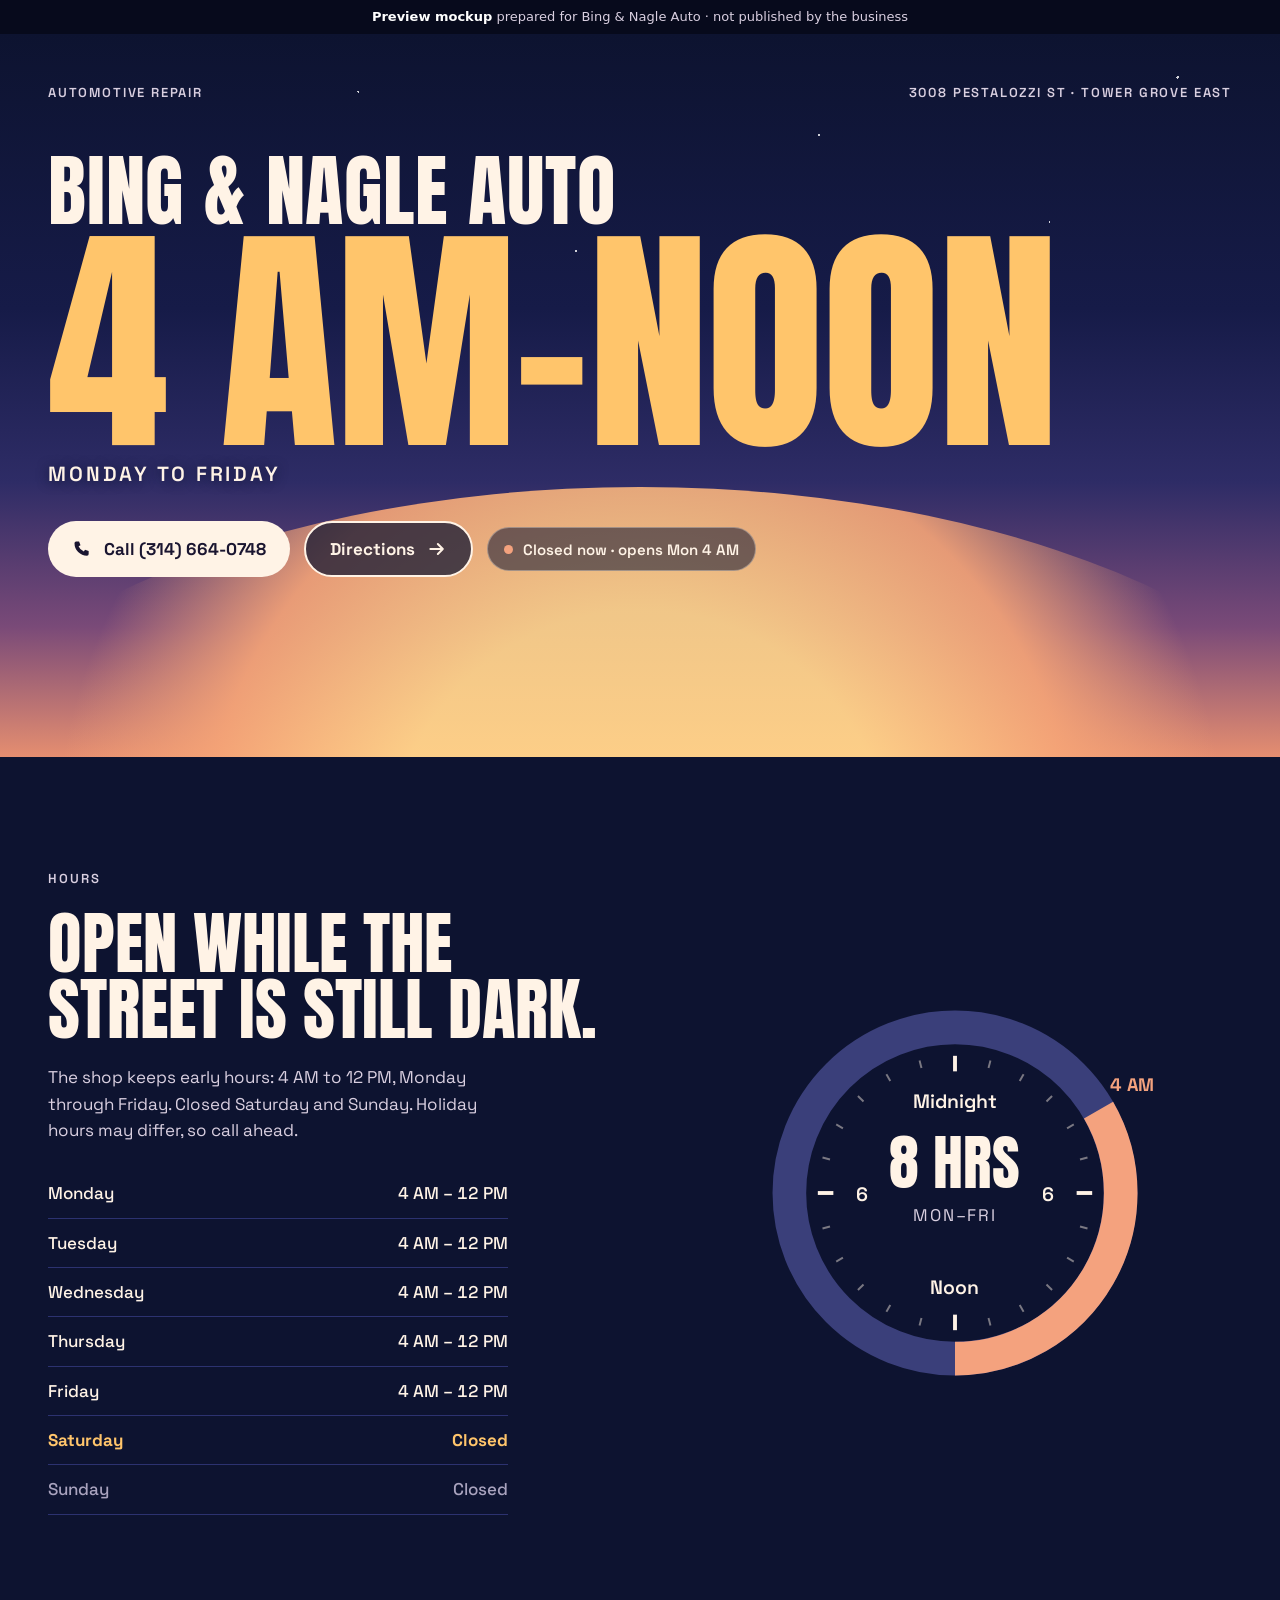
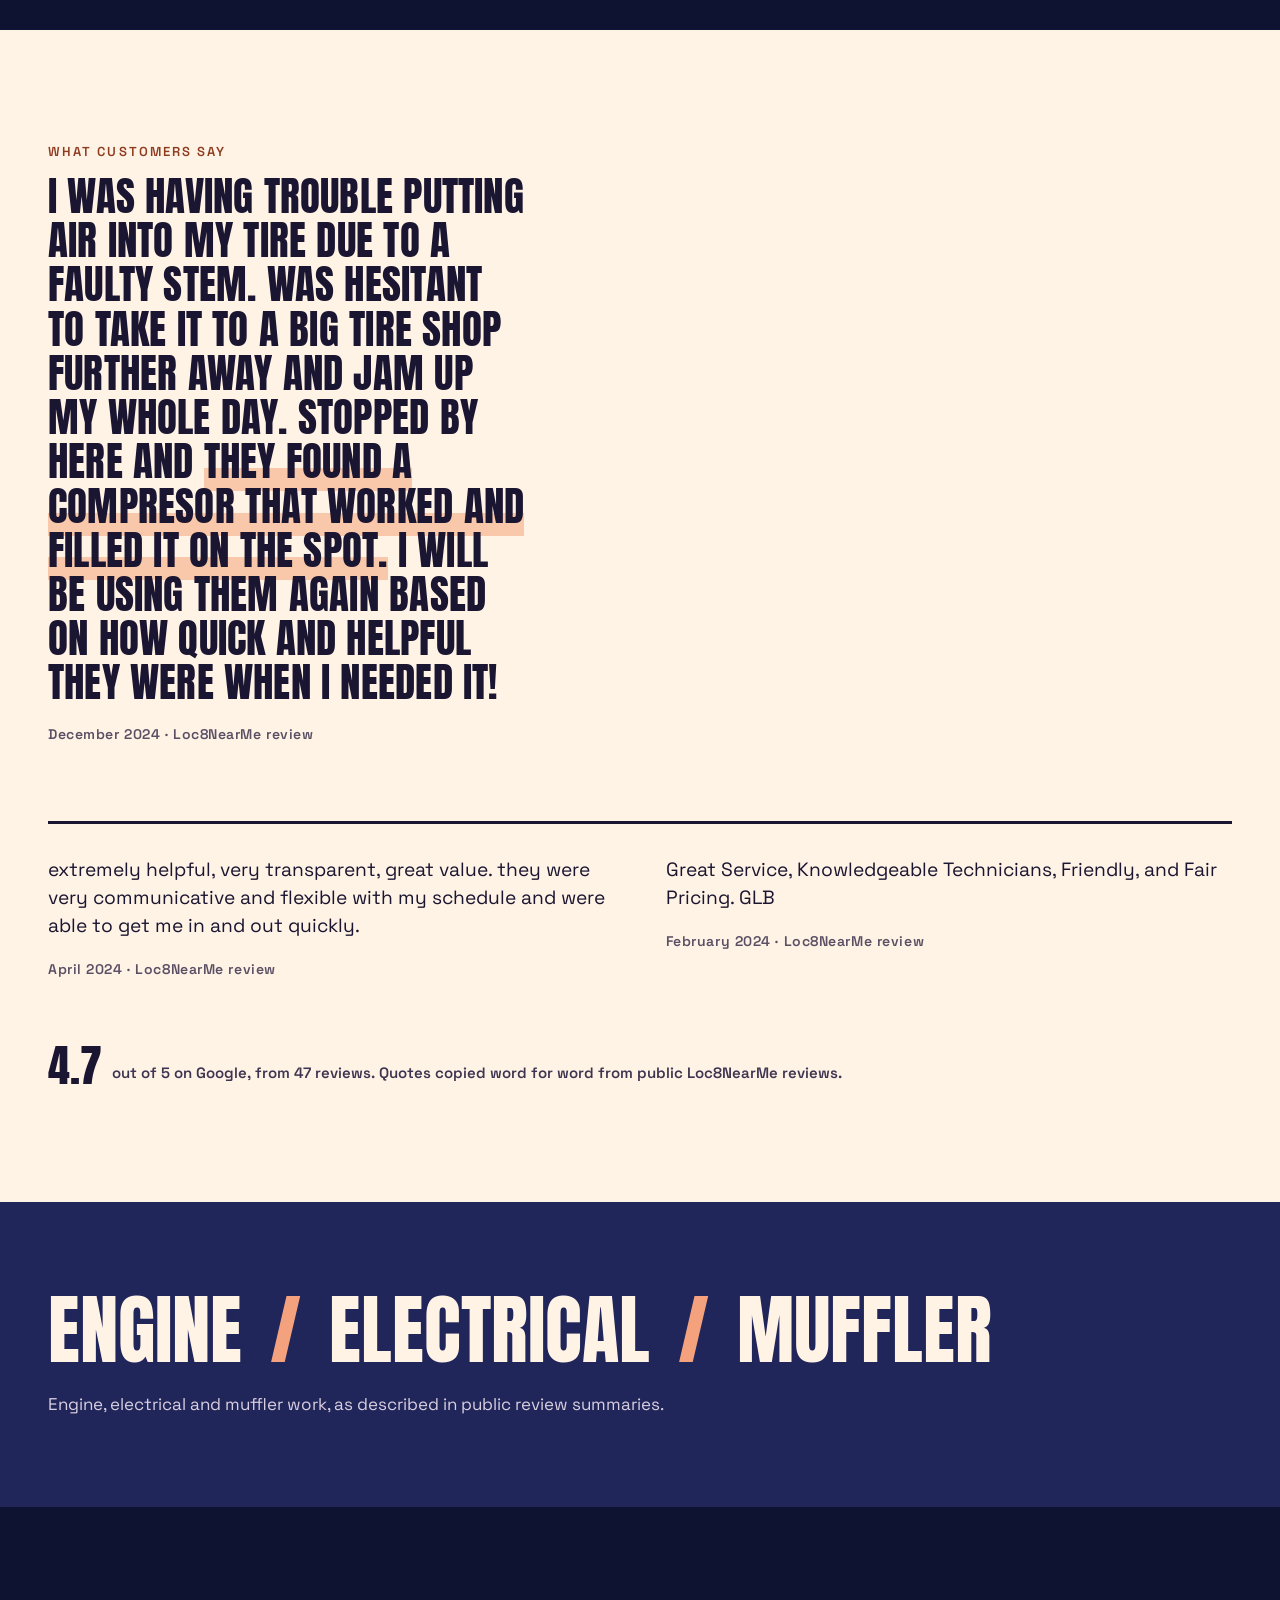
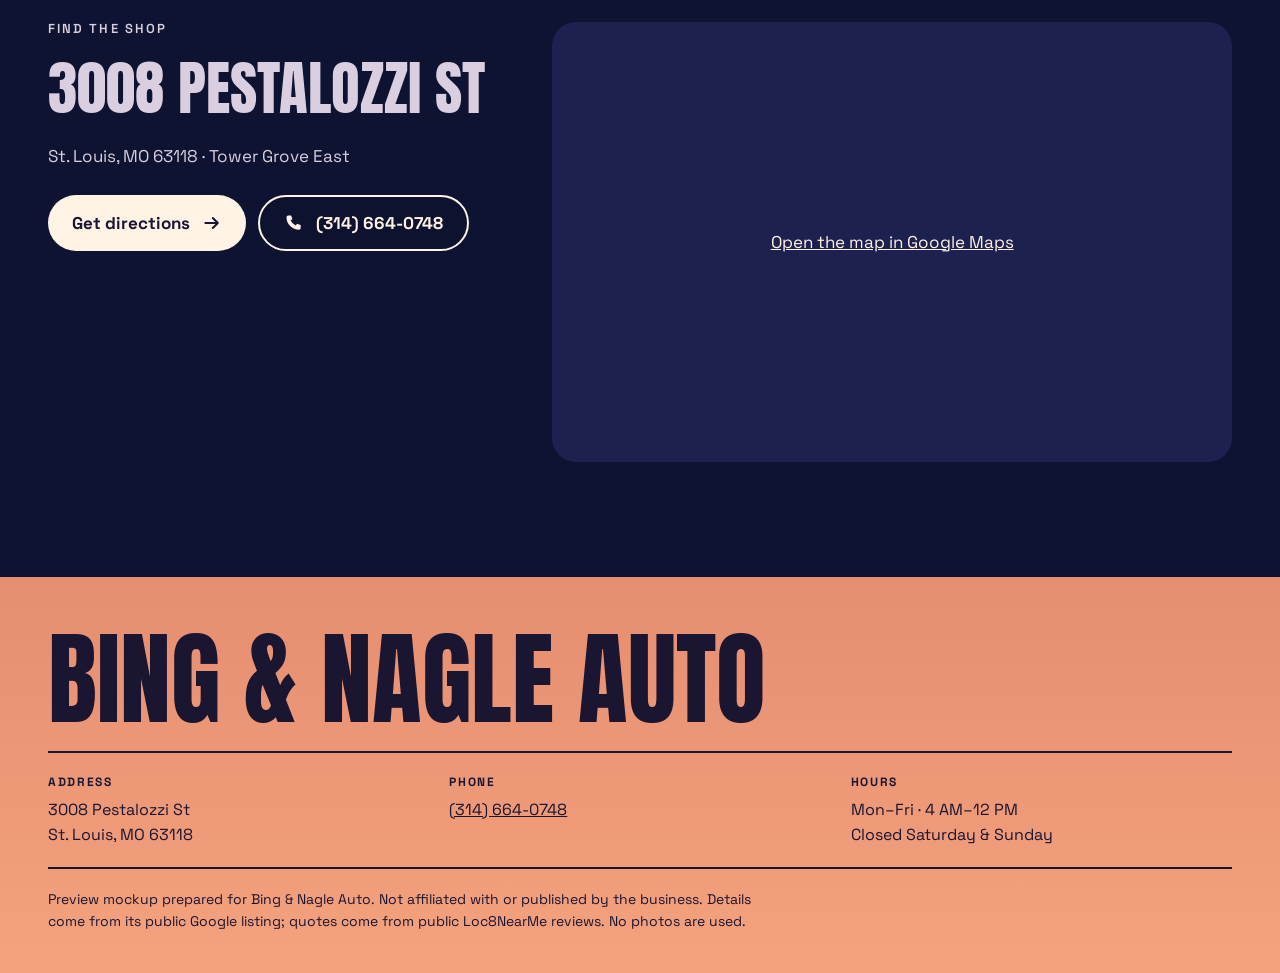
==== commit aa28ac1b: "Redesign bing-nagle-auto (Designer)" ====
--- a/bing-nagle-auto/index.html
+++ b/bing-nagle-auto/index.html
@@ -3,158 +3,188 @@
 <head>
 <meta charset="utf-8">
 <meta name="viewport" content="width=device-width,initial-scale=1,viewport-fit=cover">
-<title>Bing & Nagle Auto | Auto repair in Tower Grove East, St. Louis</title>
-<meta name="description" content="Bing &amp; Nagle Auto, 3008 Pestalozzi St, St. Louis, MO 63118. Automotive repair. Call (314) 664-0748.">
+<title>Bing &amp; Nagle Auto · Auto repair, Tower Grove East, St. Louis</title>
+<meta name="description" content="Bing &amp; Nagle Auto, 3008 Pestalozzi St, St. Louis, MO 63118. Open 4 AM to noon, Monday to Friday. Call (314) 664-0748.">
 <meta name="robots" content="noindex">
-<meta name="theme-color" content="#D3DAE1">
+<meta name="theme-color" content="#0D1330">
 <link rel="preconnect" href="https://fonts.googleapis.com"><link rel="preconnect" href="https://fonts.gstatic.com" crossorigin>
-<link rel="stylesheet" href="https://fonts.googleapis.com/css2?family=Space+Grotesk:wght@500;700&amp;family=Inter:wght@400;500;600;700;800&amp;display=swap">
-<link rel="stylesheet" href="../template.css">
-<!-- Facts from /home/box/shared/webbiz/prospects.csv (row dated 2026-11-19), checked 2026-11-19.  -->
+<link rel="stylesheet" href="https://fonts.googleapis.com/css2?family=Anton&amp;family=Space+Grotesk:wght@400;500;600;700&amp;display=swap">
+<!--
+REDESIGN (Designer, 2026-11-19). Self-contained; no template.css. Layout: L3 Poster / typographic (REFERENCE.md).
+Idea: "Open at 4 AM, before sunrise." Pre-dawn gradient poster, a 24-hour dial with the open arc. Type: Anton + Space Grotesk. Palette: night indigo, dawn peach, sun yellow.
+FACTS from prospects.csv row "Bing & Nagle Auto" (2026-11-19): Tower Grove East, 3008 Pestalozzi St, St. Louis, MO 63118, (314) 664-0748, Google 4.7 / 47 reviews, hours Mon–Fri 4 AM–12 PM; Sat–Sun closed.
+REVIEW COUNT: 47, matches the live Google map card (checked 2026-11-19).
+SERVICES: engine, electrical and muffler work, from Loc8NearMe review summaries per the CSV services field; framed as what customers bring in.
+REVIEWS: three quotes copied word for word from the CSV (Loc8NearMe), including the original spelling "compresor".
+-->
+<style>
+*,*::before,*::after{box-sizing:border-box}
+html{-webkit-text-size-adjust:100%;text-size-adjust:100%}
+body{margin:0;overflow-x:hidden;-webkit-font-smoothing:antialiased}
+img,svg,iframe{display:block;max-width:100%}
+svg[hidden]{display:none}
+a{color:inherit}
+abbr[title]{text-decoration:none}
+table{border-collapse:collapse}
+.sr-only{position:absolute;width:1px;height:1px;overflow:hidden;clip:rect(0 0 0 0);white-space:nowrap}
+.skip{position:absolute;left:12px;top:-80px;padding:10px 14px;border-radius:8px;z-index:9;background:#111;color:#fff;text-decoration:none}
+.skip:focus{top:12px}
+.ribbon{font:13px/1.4 system-ui,-apple-system,"Segoe UI",sans-serif;text-align:center;padding:8px 16px}
+.map{position:relative;overflow:hidden}
+.map iframe{position:absolute;inset:0;width:100%;height:100%;border:0}
+.map__fallback{position:absolute;inset:0;display:grid;place-items:center;text-align:center;padding:24px}
+@media (prefers-reduced-motion:reduce){*{transition:none!important;animation:none!important;scroll-behavior:auto!important}}
+
+:root{--night:#0D1330;--indigo:#20255A;--dawn:#F4A27E;--sun:#FFC56B;--cream:#FFF3E6;--lilac:#D9CFE0;--ink:#1A1530;
+--d:"Anton",Impact,sans-serif;--s:"Space Grotesk",system-ui,sans-serif}
+body{background:var(--night);color:var(--cream);font:400 17px/1.55 var(--s)}
+.ribbon{background:#070A1C;color:var(--lilac)}.ribbon b{color:#fff}
+.wrap{max-width:1320px;margin:0 auto;padding:0 clamp(16px,4vw,48px)}
+.poster{position:relative;overflow:hidden;padding:clamp(28px,4vw,56px) 0 0;background:linear-gradient(180deg,#0D1330 0%,#161B48 38%,#2E2C66 62%,#7A4A78 82%,#E58E70 100%)}
+.poster::before{content:"";position:absolute;inset:0;background-image:radial-gradient(1.4px 1.4px at 12% 18%,#fff 98%,transparent),radial-gradient(1px 1px at 28% 8%,#fff 98%,transparent),radial-gradient(1.2px 1.2px at 64% 14%,#fff 98%,transparent),radial-gradient(1px 1px at 82% 26%,#fff 98%,transparent),radial-gradient(1.3px 1.3px at 92% 6%,#fff 98%,transparent),radial-gradient(1px 1px at 45% 30%,#fff 98%,transparent);opacity:.8;pointer-events:none}
+.poster__top{position:relative;display:flex;justify-content:space-between;gap:16px;flex-wrap:wrap;font:600 13px/1.3 var(--s);letter-spacing:.14em;text-transform:uppercase;color:var(--lilac)}
+h1{position:relative;font:400 clamp(44px,6.2vw,92px)/.95 var(--d);text-transform:uppercase;margin:clamp(28px,4vw,56px) 0 0;letter-spacing:.01em}
+.big{position:relative;font:400 clamp(92px,19vw,300px)/.82 var(--d);text-transform:uppercase;margin:.06em 0 0;letter-spacing:-.01em;color:var(--sun)}
+.big span{display:inline}.big .t{display:none}
+.big small{display:block;font:600 clamp(16px,1.6vw,22px)/1.3 var(--s);letter-spacing:.14em;color:var(--cream);margin-top:18px;text-shadow:0 1px 12px rgba(13,19,48,.9)}
+.poster__row{position:relative;display:flex;flex-wrap:wrap;align-items:center;gap:12px 14px;margin:34px 0 0;padding-bottom:clamp(120px,14vw,220px)}
+.sun{position:absolute;left:50%;bottom:0;width:min(120vw,1500px);aspect-ratio:2/1;transform:translate(-50%,64%);border-radius:50%;background:radial-gradient(circle at 50% 50%,#FFD58A 0 30%,#F6A577 52%,rgba(244,162,126,0) 70%);pointer-events:none;opacity:.9}
+.btn{display:inline-flex;align-items:center;gap:12px;min-height:56px;padding:0 24px;border-radius:999px;font:700 17px/1 var(--s);text-decoration:none}
+.btn .ico{width:20px;height:20px}
+.btn--call{background:var(--cream);color:var(--ink)}
+.btn--call:hover{background:#fff}
+.btn--ghost{border:2px solid var(--cream);color:var(--cream);background:rgba(13,19,48,.72)}
+.btn--ghost:hover{background:rgba(13,19,48,.9)}
+.status{display:inline-flex;align-items:center;gap:10px;min-height:44px;padding:0 16px;border-radius:999px;background:rgba(13,19,48,.55);font:600 15px/1 var(--s);border:1px solid rgba(255,243,230,.35)}
+.status::before{content:"";width:9px;height:9px;border-radius:50%;background:var(--lilac)}
+.status.is-open::before{background:#5BE38A;box-shadow:0 0 0 4px rgba(91,227,138,.25)}
+.status.is-closed::before{background:var(--dawn)}
+section{position:relative}
+.hrs{padding:clamp(72px,9vw,140px) 0;background:var(--night)}
+.hrs__grid{display:grid;grid-template-columns:minmax(0,1fr) minmax(0,1fr);gap:clamp(32px,6vw,96px);align-items:center}
+.kicker{font:600 13px/1 var(--s);letter-spacing:.16em;text-transform:uppercase;color:var(--dawn);margin:0 0 16px}
+h2{font:400 clamp(44px,5.4vw,84px)/.95 var(--d);text-transform:uppercase;margin:0 0 22px}
+.hrs p{color:var(--lilac);max-width:40ch;margin:0 0 26px}
+table.hours{width:100%;max-width:460px;font-size:17px}
+.hours th,.hours td{text-align:left;padding:11px 0;border-bottom:1px solid #2C3270;font-weight:500}
+.hours td{text-align:right;font-variant-numeric:tabular-nums}
+.hours tr.off{color:#A9A3BE}
+.hours tr.is-today th,.hours tr.is-today td{color:var(--sun);font-weight:700}
+.dial{width:100%;max-width:440px;margin:0 auto}
+.quotes{background:var(--cream);color:var(--ink);padding:clamp(72px,9vw,140px) 0}
+.quotes .kicker{color:#8E3B1E}
+.q1{font:400 clamp(28px,3.2vw,48px)/1.08 var(--d);text-transform:uppercase;margin:0;max-width:24ch;letter-spacing:.005em}
+.q1 mark{background:linear-gradient(transparent 62%,#F9C7A9 62%);color:inherit}
+.cite{display:block;margin:20px 0 0;font:600 14px/1.4 var(--s);color:#5A4F63;letter-spacing:.04em}
+.qs{display:grid;grid-template-columns:1fr 1fr;gap:clamp(24px,4vw,56px);margin-top:clamp(48px,6vw,80px);padding-top:32px;border-top:3px solid var(--ink)}
+.qs blockquote{margin:0;font-size:clamp(18px,1.5vw,21px);line-height:1.45}
+.qs figure{margin:0}
+.rating{margin:clamp(40px,5vw,64px) 0 0;font:600 15px/1.4 var(--s);color:#3E3550}
+.rating b{font:400 44px/1 var(--d);color:var(--ink);margin-right:10px;vertical-align:-6px}
+.work{background:var(--indigo);padding:clamp(56px,7vw,100px) 0}
+.work ul{list-style:none;margin:0;padding:0;display:flex;flex-wrap:wrap;gap:8px 28px;font:400 clamp(40px,6vw,92px)/1 var(--d);text-transform:uppercase}
+.work li+li::before{content:"/";color:var(--dawn);margin-right:28px}
+.work p{color:var(--lilac);margin:22px 0 0;max-width:60ch}
+.visit{padding:clamp(72px,9vw,130px) 0;background:var(--night)}
+.visit__grid{display:grid;grid-template-columns:minmax(0,1fr) minmax(0,1.5fr);gap:clamp(24px,4vw,56px);align-items:stretch}
+.addr{font:400 clamp(40px,4.6vw,72px)/.95 var(--d);text-transform:uppercase;margin:0 0 14px}
+.visit p{color:var(--lilac);margin:0 0 26px}
+.visit .cta{display:flex;flex-wrap:wrap;gap:12px}
+.map{min-height:440px;border-radius:24px;background:#1C2150}
+.map iframe{filter:invert(.92) hue-rotate(195deg) saturate(.6) brightness(.95)}
+footer{background:linear-gradient(180deg,#E58E70,#F4A27E);color:var(--ink);padding:56px 0 40px}
+.fname{font:400 clamp(48px,8vw,130px)/.9 var(--d);text-transform:uppercase;margin:0 0 26px}
+.fgrid{display:grid;grid-template-columns:repeat(3,1fr);gap:20px;padding:20px 0;border-top:2px solid var(--ink);border-bottom:2px solid var(--ink);font-size:16px}
+.fgrid b{display:block;font-size:12px;letter-spacing:.14em;text-transform:uppercase;margin-bottom:6px}
+.legal{margin:20px 0 0;font-size:14px;max-width:80ch}
+:focus-visible{outline:3px solid var(--sun);outline-offset:3px}
+.quotes :focus-visible,footer :focus-visible{outline-color:var(--ink)}
+@media (max-width:900px){.hrs__grid,.visit__grid,.qs{grid-template-columns:1fr}.fgrid{grid-template-columns:1fr}.dial{max-width:340px}}
+@media (max-width:560px){body{font-size:16px}.big{font-size:clamp(84px,30vw,150px)}.big .l1,.big .l2{display:block}.big .d{display:none}.big .t{display:inline}.btn{width:100%;justify-content:center}.map{min-height:300px}.work li+li::before{margin-right:16px}.work ul{gap:6px 16px}}
+
+</style>
 </head>
-<body data-theme="auto" data-variant="steel" data-level="medium" data-layout="split">
+<body>
+<a class="skip" href="#main">Skip to content</a>
+<div class="ribbon"><b>Preview mockup</b> prepared for Bing &amp; Nagle Auto · not published by the business</div>
 <svg xmlns="http://www.w3.org/2000/svg" hidden>
-<symbol id="i-phone" viewBox="0 0 24 24"><path d="M5 3h3.5l1.7 4.4-2.3 1.4a11 11 0 0 0 6.3 6.3l1.4-2.3L20 14.5V18a2 2 0 0 1-2 2A15 15 0 0 1 3 5a2 2 0 0 1 2-2z"/></symbol>
-<symbol id="i-pin" viewBox="0 0 24 24"><path d="M12 21s-7-6.2-7-11.5a7 7 0 0 1 14 0C19 14.8 12 21 12 21z"/><circle cx="12" cy="9.5" r="2.5"/></symbol>
-<symbol id="i-clock" viewBox="0 0 24 24"><circle cx="12" cy="12" r="9"/><path d="M12 7v5l3.5 2"/></symbol>
-<symbol id="i-route" viewBox="0 0 24 24"><path d="M12 2.8 21.2 12 12 21.2 2.8 12z"/><path d="M9 14v-2.5a1.5 1.5 0 0 1 1.5-1.5H15m-2-2 2 2-2 2"/></symbol>
-<symbol id="i-arrow" viewBox="0 0 24 24"><path d="M5 12h14m-6-6 6 6-6 6"/></symbol>
-<symbol id="i-check" viewBox="0 0 24 24"><path d="m5 12.5 4.5 4.5L19 7.5"/></symbol>
-<symbol id="i-calendar" viewBox="0 0 24 24"><rect x="3.5" y="5" width="17" height="15" rx="2"/><path d="M3.5 10h17M8 3v4m8-4v4"/></symbol>
-<symbol id="i-info" viewBox="0 0 24 24"><circle cx="12" cy="12" r="9"/><path d="M12 11v6m0-9.5v.5"/></symbol>
-<!-- grooming -->
-<symbol id="i-paw" viewBox="0 0 24 24"><path d="M12 12.5c-2.8 0-5 2.7-5 4.8 0 1.6 1.3 2.4 2.7 2.4.9 0 1.5-.5 2.3-.5s1.4.5 2.3.5c1.4 0 2.7-.8 2.7-2.4 0-2.1-2.2-4.8-5-4.8z"/><ellipse cx="6" cy="10" rx="1.7" ry="2.2"/><ellipse cx="9.5" cy="6" rx="1.7" ry="2.3"/><ellipse cx="14.5" cy="6" rx="1.7" ry="2.3"/><ellipse cx="18" cy="10" rx="1.7" ry="2.2"/></symbol>
-<symbol id="i-bath" viewBox="0 0 24 24"><path d="M3 12h18v2a5 5 0 0 1-5 5H8a5 5 0 0 1-5-5z"/><path d="M6 12V6a2 2 0 0 1 3.7-1M7 19l-1 2m11-2 1 2"/><circle cx="13" cy="7" r="1.2"/><circle cx="16.5" cy="5" r="1.6"/><circle cx="17" cy="9" r=".9"/></symbol>
-<symbol id="i-sparkle" viewBox="0 0 24 24"><path d="M12 3l1.8 5.6L19.5 10l-5.7 1.6L12 17l-1.8-5.4L4.5 10l5.7-1.4z"/><path d="M19 16v4m-2-2h4"/></symbol>
-<symbol id="i-heart" viewBox="0 0 24 24"><path d="M12 20s-7.5-4.6-7.5-10A4.3 4.3 0 0 1 12 7.4 4.3 4.3 0 0 1 19.5 10c0 5.4-7.5 10-7.5 10z"/></symbol>
-<symbol id="i-bone" viewBox="0 0 24 24"><path d="M8.5 9.5 14.5 15.5M7 5a2.2 2.2 0 1 0-2 2 2.2 2.2 0 1 0 2.6 2.6L9 8.2M17 19a2.2 2.2 0 1 0 2-2 2.2 2.2 0 1 0-2.6-2.6L15 15.8M8.5 9.5l1-1M14.5 15.5l1-1"/></symbol>
-<!-- barber -->
-<symbol id="i-scissors" viewBox="0 0 24 24"><circle cx="6" cy="7" r="2.6"/><circle cx="6" cy="17" r="2.6"/><path d="M8.2 8.4 20 17M8.2 15.6 20 7"/></symbol>
-<symbol id="i-razor" viewBox="0 0 24 24"><path d="M4 15 15 4l3 3-4 4H9"/><path d="M9 11l-5 9 4-1 4-6"/></symbol>
-<symbol id="i-comb" viewBox="0 0 24 24"><path d="M3 9h18v3H3zM5 12v6m3-6v6m3-6v6m3-6v6m3-6v6m3-6v4"/></symbol>
-<symbol id="i-pole" viewBox="0 0 24 24"><rect x="8" y="5" width="8" height="14" rx="1.5"/><path d="M9 3h6M9 21h6M8 9l8-3M8 13l8-3M8 17l8-3"/></symbol>
-<symbol id="i-beard" viewBox="0 0 24 24"><path d="M5 6v5a7 7 0 0 0 14 0V6"/><path d="M9 13.5c1.8-1 4.2-1 6 0M10 17h4"/></symbol>
-<!-- auto -->
-<symbol id="i-wrench" viewBox="0 0 24 24"><path d="M14.5 4.5a4.5 4.5 0 0 0-5.4 5.9L3.5 16a2 2 0 0 0 2.9 2.9l5.6-5.6a4.5 4.5 0 0 0 5.9-5.4l-2.6 2.6-2.4-.5-.5-2.4z"/></symbol>
-<symbol id="i-tire" viewBox="0 0 24 24"><circle cx="12" cy="12" r="9"/><circle cx="12" cy="12" r="3.5"/><path d="M12 3v3m0 12v3M3 12h3m12 0h3M5.6 5.6l2.2 2.2m8.4 8.4 2.2 2.2m0-12.8-2.2 2.2m-8.4 8.4-2.2 2.2"/></symbol>
-<symbol id="i-oil" viewBox="0 0 24 24"><path d="M12 3s-5.5 6.4-5.5 10.5a5.5 5.5 0 0 0 11 0C17.5 9.4 12 3 12 3z"/><path d="M9.5 14a2.5 2.5 0 0 0 2.5 2.5"/></symbol>
-<symbol id="i-brake" viewBox="0 0 24 24"><circle cx="12" cy="12" r="8.5"/><circle cx="12" cy="12" r="2"/><path d="M4.5 7.5a9 9 0 0 1 4-3.6M12 5.5v1m6.5 5.5h-1m-11 0h-1M12 17.5v1"/></symbol>
-<symbol id="i-gauge" viewBox="0 0 24 24"><path d="M4 17a8 8 0 1 1 16 0"/><path d="M12 17l4-6"/><circle cx="12" cy="17" r="1.3"/><path d="M6.5 11.5l1 .8M12 7v1.3m5.5 3.2-1 .8"/></symbol>
-<symbol id="i-battery" viewBox="0 0 24 24"><rect x="3" y="7" width="18" height="12" rx="2"/><path d="M7 7V5h3v2m4 0V5h3v2M7 13h3m5-1.5v3M13.5 13h3"/></symbol>
-<!-- trades -->
-<symbol id="i-hammer" viewBox="0 0 24 24"><path d="M14 4l6 6-2 2-2-2-9 9-2-2 9-9-2-2z"/><path d="M14 4 11 7"/></symbol>
-<symbol id="i-ruler" viewBox="0 0 24 24"><path d="M3 16 16 3l5 5L8 21z"/><path d="m7 12 2 2m1-5 2 2m1-5 2 2"/></symbol>
-<symbol id="i-house" viewBox="0 0 24 24"><path d="M4 11 12 4l8 7v9H4z"/><path d="M10 20v-5h4v5"/></symbol>
-<symbol id="i-bolt" viewBox="0 0 24 24"><path d="M13 3 5 14h6l-1 7 8-11h-6z"/></symbol>
-<symbol id="i-drop" viewBox="0 0 24 24"><path d="M7 4h10M12 4v3m-4 4h8l-1 3H9zm4 3v3"/><path d="M12 20.5a1.5 1.5 0 0 1-1.5-1.5c0-1 1.5-2.5 1.5-2.5s1.5 1.5 1.5 2.5a1.5 1.5 0 0 1-1.5 1.5z"/></symbol>
-<!-- salon / cafe / cleaning -->
-<symbol id="i-polish" viewBox="0 0 24 24"><path d="M10 3h4v5h-4z"/><path d="M8 11a2 2 0 0 1 2-3h4a2 2 0 0 1 2 3v8a2 2 0 0 1-2 2h-4a2 2 0 0 1-2-2z"/></symbol>
-<symbol id="i-mirror" viewBox="0 0 24 24"><ellipse cx="12" cy="9" rx="6" ry="7"/><path d="M12 16v5m-3 0h6M9.5 6.5a3 3 0 0 1 2.5-1.5"/></symbol>
-<symbol id="i-cup" viewBox="0 0 24 24"><path d="M4 9h13v5a5 5 0 0 1-5 5H9a5 5 0 0 1-5-5z"/><path d="M17 11h1.5a2.5 2.5 0 0 1 0 5H16M8 3c-1 1 1 2 0 3m4-3c-1 1 1 2 0 3"/></symbol>
-<symbol id="i-fork" viewBox="0 0 24 24"><path d="M7 3v6a2 2 0 0 0 2 2v10M11 3v6a2 2 0 0 1-2 2M9 3v5m8-5c-2 1.5-3 4-3 7h3v11"/></symbol>
-<symbol id="i-spray" viewBox="0 0 24 24"><path d="M8 9h6l1 3v8a1 1 0 0 1-1 1H8a1 1 0 0 1-1-1v-8z"/><path d="M9 9V6h5l3 2h-3M18 4l2-1m-2 4 2 1m-1-2.5h2"/></symbol>
-<symbol id="i-broom" viewBox="0 0 24 24"><path d="M19 3 12 10"/><path d="M12.5 9.5 15 12l-4 9c-3-1-6-4-7-7z"/><path d="M7 18l2-3m1 5 1.5-3"/></symbol>
+ <symbol id="i-phone" viewBox="0 0 24 24"><path fill="currentColor" d="M5 3h3.5l1.7 4.4-2.3 1.4a11 11 0 0 0 6.3 6.3l1.4-2.3L20 14.5V18a2 2 0 0 1-2 2A15 15 0 0 1 3 5a2 2 0 0 1 2-2z"/></symbol>
+ <symbol id="i-arrow" viewBox="0 0 24 24"><path d="M4 12h15m-6-6 6 6-6 6" fill="none" stroke="currentColor" stroke-width="2.4" stroke-linecap="round" stroke-linejoin="round"/></symbol>
+ <symbol id="i-ne" viewBox="0 0 24 24"><path d="M7 17 17 7M8 7h9v9" fill="none" stroke="currentColor" stroke-width="2.4" stroke-linecap="round" stroke-linejoin="round"/></symbol>
 </svg>
-<svg xmlns="http://www.w3.org/2000/svg" style="display:none">
-<symbol id="i-leaf" viewBox="0 0 24 24" fill="none" stroke="currentColor" stroke-width="2" stroke-linecap="round" stroke-linejoin="round"><path d="M5 19c0-8 5-14 15-14 0 10-6 15-14 15"/><path d="M5 19c3-4 6-7 10-9"/></symbol>
-<symbol id="i-snow" viewBox="0 0 24 24" fill="none" stroke="currentColor" stroke-width="2" stroke-linecap="round" stroke-linejoin="round"><path d="M12 2v20M4.5 6.5l15 11M19.5 6.5l-15 11"/><path d="M9 4l3 2 3-2M9 20l3-2 3 2"/></symbol>
-<symbol id="i-steer" viewBox="0 0 24 24" fill="none" stroke="currentColor" stroke-width="2" stroke-linecap="round" stroke-linejoin="round"><circle cx="12" cy="12" r="9"/><circle cx="12" cy="12" r="2.5"/><path d="M3.5 10.5l6 1M20.5 10.5l-6 1M12 14.5V21"/></symbol>
-</svg>
-<a class="skip" href="#main">Skip to content</a>
-<div class="mock-ribbon"><b>Preview mockup</b> prepared for Bing &amp; Nagle Auto · not published by the business</div>
-<header class="site-head"><div class="container">
- <a class="brand" href="#top"><span class="mark"><svg class="icon" aria-hidden="true"><use href="#i-wrench"/></svg></span>Bing &amp; Nagle Auto</a>
- <nav class="nav" aria-label="Sections"><a href="#services">Services</a><a href="#reviews">Reviews</a><a href="#visit">Hours &amp; location</a></nav>
- <a class="btn btn--sm btn--call" href="tel:+13146640748"><svg class="icon" aria-hidden="true"><use href="#i-phone"/></svg><span class="lbl">Call</span><span class="num">(314) 664-0748</span></a>
-</div></header>
-<div class="accent-rule" aria-hidden="true"></div>
-
 <main id="main">
-<section class="hero" id="top" aria-labelledby="biz-name">
- <div class="hero__pattern" aria-hidden="true"></div><div class="hero__glow" aria-hidden="true"></div>
- <div class="container hero__grid">
-  <div class="hero__copy">
-   <p class="hero__kicker"><svg class="icon" aria-hidden="true"><use href="#i-pin"/></svg>Automotive repair · Pestalozzi St, Tower Grove East</p>
-   <h1 class="hero__name" id="biz-name"><span class="w">Bing &amp; Nagle</span> <span class="w w--accent">Auto</span></h1>
-   <p class="hero__line">Engine, electrical and muffler work on Pestalozzi Street. <strong>Open early on weekday mornings.</strong></p>
-   <div class="hero__ctas">
-    <a class="btn btn--call" href="tel:+13146640748"><svg class="icon" aria-hidden="true"><use href="#i-phone"/></svg>Call <span class="num">(314) 664-0748</span></a>
-    <a class="btn btn--ghost" href="https://www.google.com/maps/dir/?api=1&destination=Bing+%26+Nagle+Auto%2C+3008+Pestalozzi+St%2C+St.+Louis%2C+MO+63118" target="_blank" rel="noopener"><svg class="icon" aria-hidden="true"><use href="#i-route"/></svg>Get directions</a>
+<header class="poster" aria-labelledby="biz-name">
+ <div class="sun" aria-hidden="true"></div>
+ <div class="wrap">
+  <div class="poster__top"><span>Automotive repair</span><span>3008 Pestalozzi St · Tower Grove East</span></div>
+  <h1 id="biz-name">Bing &amp; Nagle Auto</h1>
+  <p class="big" aria-label="4 AM to noon, Monday to Friday"><span class="l1">4 AM</span><span class="l2"><span class="d">–</span><span class="t">to </span>Noon</span><small>Monday to Friday</small></p>
+  <div class="poster__row">
+   <a class="btn btn--call" href="tel:+13146640748"><svg class="ico" aria-hidden="true"><use href="#i-phone"/></svg>Call (314) 664-0748</a>
+   <a class="btn btn--ghost" href="https://www.google.com/maps/dir/?api=1&amp;destination=Bing+%26+Nagle+Auto%2C+3008+Pestalozzi+St%2C+St.+Louis%2C+MO+63118" target="_blank" rel="noopener">Directions<svg class="ico" aria-hidden="true"><use href="#i-arrow"/></svg></a>
+   <span class="status" data-status>Mon–Fri · 4 AM–12 PM</span>
+  </div>
+ </div>
+</header>
+<section class="hrs" aria-labelledby="hrs-h">
+ <div class="wrap hrs__grid">
+  <div>
+   <p class="kicker">Hours</p>
+   <h2 id="hrs-h">Open while the street is still dark.</h2>
+   <p>The shop keeps early hours: 4 AM to 12 PM, Monday through Friday. Closed Saturday and Sunday. Holiday hours may differ, so call ahead.</p>
+   <table class="hours" data-hours data-tz="America/Chicago"><caption class="sr-only">Opening hours</caption><tbody><tr data-d="1" data-o="04:00" data-c="12:00"><th scope="row">Monday</th><td>4 AM – 12 PM</td></tr><tr data-d="2" data-o="04:00" data-c="12:00"><th scope="row">Tuesday</th><td>4 AM – 12 PM</td></tr><tr data-d="3" data-o="04:00" data-c="12:00"><th scope="row">Wednesday</th><td>4 AM – 12 PM</td></tr><tr data-d="4" data-o="04:00" data-c="12:00"><th scope="row">Thursday</th><td>4 AM – 12 PM</td></tr><tr data-d="5" data-o="04:00" data-c="12:00"><th scope="row">Friday</th><td>4 AM – 12 PM</td></tr><tr data-d="6" class="off"><th scope="row">Saturday</th><td>Closed</td></tr><tr data-d="0" class="off"><th scope="row">Sunday</th><td>Closed</td></tr></tbody></table>
+  </div>
+  <svg class="dial" viewBox="-10 -10 340 340" role="img" aria-label="24-hour dial: open 4 AM to noon, Monday to Friday"><circle cx="160" cy="160" r="128" fill="none" stroke="#3A3F7A" stroke-width="26"/><path d="M270.9 96.0 A128 128 0 0 1 160.0 288.0" fill="none" stroke="#F4A27E" stroke-width="26" stroke-linecap="butt"/><line x1="160.0" y1="54.0" x2="160.0" y2="66.0" stroke="#FFF3E6" stroke-opacity="1" stroke-width="3"/><line x1="187.4" y1="57.6" x2="185.9" y2="63.4" stroke="#FFF3E6" stroke-opacity="0.45" stroke-width="1.5"/><line x1="213.0" y1="68.2" x2="210.0" y2="73.4" stroke="#FFF3E6" stroke-opacity="0.45" stroke-width="1.5"/><line x1="235.0" y1="85.0" x2="230.7" y2="89.3" stroke="#FFF3E6" stroke-opacity="0.45" stroke-width="1.5"/><line x1="251.8" y1="107.0" x2="246.6" y2="110.0" stroke="#FFF3E6" stroke-opacity="0.45" stroke-width="1.5"/><line x1="262.4" y1="132.6" x2="256.6" y2="134.1" stroke="#FFF3E6" stroke-opacity="0.45" stroke-width="1.5"/><line x1="266.0" y1="160.0" x2="254.0" y2="160.0" stroke="#FFF3E6" stroke-opacity="1" stroke-width="3"/><line x1="262.4" y1="187.4" x2="256.6" y2="185.9" stroke="#FFF3E6" stroke-opacity="0.45" stroke-width="1.5"/><line x1="251.8" y1="213.0" x2="246.6" y2="210.0" stroke="#FFF3E6" stroke-opacity="0.45" stroke-width="1.5"/><line x1="235.0" y1="235.0" x2="230.7" y2="230.7" stroke="#FFF3E6" stroke-opacity="0.45" stroke-width="1.5"/><line x1="213.0" y1="251.8" x2="210.0" y2="246.6" stroke="#FFF3E6" stroke-opacity="0.45" stroke-width="1.5"/><line x1="187.4" y1="262.4" x2="185.9" y2="256.6" stroke="#FFF3E6" stroke-opacity="0.45" stroke-width="1.5"/><line x1="160.0" y1="266.0" x2="160.0" y2="254.0" stroke="#FFF3E6" stroke-opacity="1" stroke-width="3"/><line x1="132.6" y1="262.4" x2="134.1" y2="256.6" stroke="#FFF3E6" stroke-opacity="0.45" stroke-width="1.5"/><line x1="107.0" y1="251.8" x2="110.0" y2="246.6" stroke="#FFF3E6" stroke-opacity="0.45" stroke-width="1.5"/><line x1="85.0" y1="235.0" x2="89.3" y2="230.7" stroke="#FFF3E6" stroke-opacity="0.45" stroke-width="1.5"/><line x1="68.2" y1="213.0" x2="73.4" y2="210.0" stroke="#FFF3E6" stroke-opacity="0.45" stroke-width="1.5"/><line x1="57.6" y1="187.4" x2="63.4" y2="185.9" stroke="#FFF3E6" stroke-opacity="0.45" stroke-width="1.5"/><line x1="54.0" y1="160.0" x2="66.0" y2="160.0" stroke="#FFF3E6" stroke-opacity="1" stroke-width="3"/><line x1="57.6" y1="132.6" x2="63.4" y2="134.1" stroke="#FFF3E6" stroke-opacity="0.45" stroke-width="1.5"/><line x1="68.2" y1="107.0" x2="73.4" y2="110.0" stroke="#FFF3E6" stroke-opacity="0.45" stroke-width="1.5"/><line x1="85.0" y1="85.0" x2="89.3" y2="89.3" stroke="#FFF3E6" stroke-opacity="0.45" stroke-width="1.5"/><line x1="107.0" y1="68.2" x2="110.0" y2="73.4" stroke="#FFF3E6" stroke-opacity="0.45" stroke-width="1.5"/><line x1="132.6" y1="57.6" x2="134.1" y2="63.4" stroke="#FFF3E6" stroke-opacity="0.45" stroke-width="1.5"/><text x="160.0" y="94.0" text-anchor="middle" font-family="Space Grotesk, sans-serif" font-size="15" font-weight="600" fill="#FFF3E6">Midnight</text><text x="232.0" y="166.0" text-anchor="middle" font-family="Space Grotesk, sans-serif" font-size="15" font-weight="600" fill="#FFF3E6">6</text><text x="160.0" y="238.0" text-anchor="middle" font-family="Space Grotesk, sans-serif" font-size="15" font-weight="600" fill="#FFF3E6">Noon</text><text x="88.0" y="166.0" text-anchor="middle" font-family="Space Grotesk, sans-serif" font-size="15" font-weight="600" fill="#FFF3E6">6</text><text x="296.8" y="81.0" text-anchor="middle" font-family="Space Grotesk, sans-serif" font-size="14" font-weight="700" fill="#F4A27E">4 AM</text><text x="160" y="156" text-anchor="middle" font-family="Anton, sans-serif" font-size="46" fill="#FFF3E6">8 HRS</text><text x="160" y="182" text-anchor="middle" font-family="Space Grotesk, sans-serif" font-size="13" letter-spacing="1.5" fill="#D9CFE0">MON–FRI</text></svg>
+ </div>
+</section>
+<section class="quotes" aria-labelledby="q-h">
+ <div class="wrap">
+  <p class="kicker" id="q-h">What customers say</p>
+  <figure style="margin:0"><blockquote class="q1">I was having trouble putting air into my tire due to a faulty stem. Was hesitant to take it to a big tire shop further away and jam up my whole day. Stopped by here and <mark>they found a compresor that worked and filled it on the spot.</mark> I will be using them again based on how quick and helpful they were when I needed it!</blockquote><figcaption class="cite">December 2024 · Loc8NearMe review</figcaption></figure>
+  <div class="qs">
+   <figure><blockquote>extremely helpful, very transparent, great value. they were very communicative and flexible with my schedule and were able to get me in and out quickly.</blockquote><figcaption class="cite">April 2024 · Loc8NearMe review</figcaption></figure><figure><blockquote>Great Service, Knowledgeable Technicians, Friendly, and Fair Pricing. GLB</blockquote><figcaption class="cite">February 2024 · Loc8NearMe review</figcaption></figure>
+  </div>
+  <p class="rating"><b>4.7</b>out of 5 on Google, from 47 reviews. Quotes copied word for word from public Loc8NearMe reviews.</p>
+ </div>
+</section>
+<section class="work" aria-labelledby="w-h">
+ <div class="wrap">
+  <h2 class="sr-only" id="w-h">What customers bring in</h2>
+  <ul><li>Engine</li><li>Electrical</li><li>Muffler</li></ul>
+  <p>Engine, electrical and muffler work, as described in public review summaries.</p>
+ </div>
+</section>
+<section class="visit" aria-labelledby="v-h">
+ <div class="wrap visit__grid">
+  <div>
+   <p class="kicker">Find the shop</p>
+   <h2 class="sr-only" id="v-h">Address</h2>
+   <p class="addr">3008 Pestalozzi St</p>
+   <p>St. Louis, MO 63118 · Tower Grove East</p>
+   <div class="cta">
+    <a class="btn btn--call" href="https://www.google.com/maps/dir/?api=1&amp;destination=Bing+%26+Nagle+Auto%2C+3008+Pestalozzi+St%2C+St.+Louis%2C+MO+63118" target="_blank" rel="noopener">Get directions<svg class="ico" aria-hidden="true"><use href="#i-arrow"/></svg></a>
+    <a class="btn btn--ghost" href="tel:+13146640748"><svg class="ico" aria-hidden="true"><use href="#i-phone"/></svg>(314) 664-0748</a>
    </div>
-   
-  </div>
-  <div class="hero__media">
-   <!-- PHOTO SLOT: when a real, owner-approved photo exists, add
-        <img class="hero__photo" src="photo.jpg" alt="describe the photo" width="900" height="1100">
-        here (the emblem, if any, hides itself). Keep the ticket. -->
-   
-   <div class="ticket">
-    <span class="ticket__notch" aria-hidden="true"></span>
-    <div><span class="status" data-status>Mon–Fri · 4 AM–12 PM</span></div>
-    <div class="ticket__row"><svg class="icon" aria-hidden="true"><use href="#i-clock"/></svg><div><span class="ticket__label">Hours</span><span class="ticket__value">Mon–Fri · 4 AM–12 PM<br><small style="font-weight:500;color:var(--muted)">Closed Saturday & Sunday</small></span></div></div>
-    <hr>
-    <div class="ticket__row"><svg class="icon" aria-hidden="true"><use href="#i-pin"/></svg><div><span class="ticket__label">Find us</span><span class="ticket__value">3008 Pestalozzi St<br>St. Louis, MO 63118</span></div></div>
-    <hr><div class="ticket__row"><svg class="icon" aria-hidden="true"><use href="#i-check"/></svg><div><span class="ticket__label">On Google</span><span class="ticket__value">Rated 4.7 from 47 reviews<br><a href="https://www.google.com/maps/search/?api=1&amp;query=Bing+%26+Nagle+Auto%2C+3008+Pestalozzi+St%2C+St.+Louis%2C+MO+63118" target="_blank" rel="noopener" style="font-weight:600;font-size:var(--t-sm);color:var(--muted)">See the Google listing</a></span></div></div>
-   </div>
-  </div>
- </div>
-</section>
-<div class="band" role="note" aria-label="Quick facts"><div class="container"><ul><li><svg class="icon" aria-hidden="true"><use href="#i-clock"/></svg>Mon–Fri 4 AM–12 PM</li><li><svg class="icon" aria-hidden="true"><use href="#i-pin"/></svg>3008 Pestalozzi St</li><li><svg class="icon" aria-hidden="true"><use href="#i-phone"/></svg>(314) 664-0748</li></ul></div></div>
-
-<section class="section" id="services" aria-labelledby="svc-h"><div class="container">
- <div class="section-head"><span class="eyebrow">Services</span><h2 id="svc-h">What customers bring in</h2></div>
- <ul class="services services--2"><li class="svc"><div class="svc__icon"><svg class="icon" aria-hidden="true"><use href="#i-gauge"/></svg></div><h3>Engine work</h3></li><li class="svc"><div class="svc__icon"><svg class="icon" aria-hidden="true"><use href="#i-battery"/></svg></div><h3>Electrical work</h3></li><li class="svc"><div class="svc__icon"><svg class="icon" aria-hidden="true"><use href="#i-wrench"/></svg></div><h3>Muffler work</h3></li></ul>
-</div></section>
-
-<section class="section section--alt" id="reviews" aria-labelledby="rev-h"><div class="container">
- <div class="section-head"><span class="eyebrow">In their words</span><h2 id="rev-h">What customers say</h2><p>Rated 4.7 out of 5 from 47 Google reviews.</p></div>
- <div class="reviews"><figure class="review"><blockquote><p>I was having trouble putting air into my tire due to a faulty stem. Was hesitant to take it to a big tire shop further away and jam up my whole day. Stopped by here and they found a compresor that worked and filled it on the spot. I will be using them again based on how quick and helpful they were when I needed it!</p></blockquote><figcaption>December 2024 <span>· Loc8NearMe review</span></figcaption></figure><figure class="review"><blockquote><p>extremely helpful, very transparent, great value. they were very communicative and flexible with my schedule and were able to get me in and out quickly.</p></blockquote><figcaption>April 2024 <span>· Loc8NearMe review</span></figcaption></figure><figure class="review"><blockquote><p>Great Service, Knowledgeable Technicians, Friendly, and Fair Pricing. GLB</p></blockquote><figcaption>February 2024 <span>· Loc8NearMe review</span></figcaption></figure></div>
- <p class="reviews__src">Quotes copied word-for-word from public reviews on Loc8NearMe. <a href="https://www.google.com/maps/search/?api=1&amp;query=Bing+%26+Nagle+Auto%2C+3008+Pestalozzi+St%2C+St.+Louis%2C+MO+63118" target="_blank" rel="noopener">See the Google listing</a></p>
-</div></section>
-<section class="section" id="visit" aria-labelledby="visit-h"><div class="container">
- <div class="section-head"><span class="eyebrow">Visit</span><h2 id="visit-h">Hours &amp; location</h2><p>On Pestalozzi Street in Tower Grove East.</p></div>
- <div class="visit">
-  <div class="card hours">
-   <div class="hours__top"><h3>Hours</h3><span class="status" data-status>Mon–Fri · 4 AM–12 PM</span></div>
-   <table data-hours data-tz="America/Chicago"><caption class="sr-only">Opening hours</caption><tr data-d="1" data-o="04:00" data-c="12:00"><th scope="row">Monday</th><td>4 AM – 12 PM</td></tr><tr data-d="2" data-o="04:00" data-c="12:00"><th scope="row">Tuesday</th><td>4 AM – 12 PM</td></tr><tr data-d="3" data-o="04:00" data-c="12:00"><th scope="row">Wednesday</th><td>4 AM – 12 PM</td></tr><tr data-d="4" data-o="04:00" data-c="12:00"><th scope="row">Thursday</th><td>4 AM – 12 PM</td></tr><tr data-d="5" data-o="04:00" data-c="12:00"><th scope="row">Friday</th><td>4 AM – 12 PM</td></tr><tr data-d="6" class="is-closed"><th scope="row">Saturday</th><td>Closed</td></tr><tr data-d="0" class="is-closed"><th scope="row">Sunday</th><td>Closed</td></tr></table>
-   <p class="hours__note">Hours from the public Google listing. Holiday hours may differ, so call ahead.</p>
-   
-   <div style="display:flex;flex-wrap:wrap;gap:var(--s-3);margin-top:var(--s-5)">
-    <a class="btn btn--call btn--sm" href="tel:+13146640748"><svg class="icon" aria-hidden="true"><use href="#i-phone"/></svg>Call now</a>
-    <a class="btn btn--ghost btn--sm" href="https://www.google.com/maps/dir/?api=1&destination=Bing+%26+Nagle+Auto%2C+3008+Pestalozzi+St%2C+St.+Louis%2C+MO+63118" target="_blank" rel="noopener"><svg class="icon" aria-hidden="true"><use href="#i-route"/></svg>Directions</a>
-   </div>
-  </div>
-  <div class="map">
-   <div class="map__fallback"><p><svg class="icon" aria-hidden="true"><use href="#i-pin"/></svg><br><a href="https://www.google.com/maps/dir/?api=1&destination=Bing+%26+Nagle+Auto%2C+3008+Pestalozzi+St%2C+St.+Louis%2C+MO+63118" target="_blank" rel="noopener">Open the map in Google Maps</a></p></div>
-   <iframe title="Map showing Bing &amp; Nagle Auto" src="https://www.google.com/maps?q=Bing+%26+Nagle+Auto%2C+3008+Pestalozzi+St%2C+St.+Louis%2C+MO+63118&output=embed" loading="lazy" referrerpolicy="no-referrer-when-downgrade" allowfullscreen></iframe>
-   <div class="map__card"><p class="map__addr">3008 Pestalozzi St<small>St. Louis, MO 63118</small></p>
-    <a class="btn btn--sm btn--call" href="https://www.google.com/maps/dir/?api=1&destination=Bing+%26+Nagle+Auto%2C+3008+Pestalozzi+St%2C+St.+Louis%2C+MO+63118" target="_blank" rel="noopener"><svg class="icon" aria-hidden="true"><use href="#i-route"/></svg>Directions</a></div>
-  </div>
- </div>
-</div></section>
+  </div>
+  <div class="map"><div class="map__fallback"><a href="https://www.google.com/maps/search/?api=1&amp;query=Bing+%26+Nagle+Auto%2C+3008+Pestalozzi+St%2C+St.+Louis%2C+MO+63118" target="_blank" rel="noopener">Open the map in Google Maps</a></div><iframe title="Map showing Bing &amp; Nagle Auto at 3008 Pestalozzi St, St. Louis, MO 63118" src="https://www.google.com/maps?q=Bing+%26+Nagle+Auto%2C+3008+Pestalozzi+St%2C+St.+Louis%2C+MO+63118&amp;output=embed" loading="lazy" referrerpolicy="no-referrer-when-downgrade" allowfullscreen></iframe></div>
+ </div>
+</section>
 </main>
-
-<footer class="site-foot">
- <div class="hero__pattern" aria-hidden="true"></div>
- <div class="container">
-  <p class="foot__name" style="font-family:var(--font-display);font-weight:var(--display-weight);text-transform:var(--display-case);font-style:var(--display-style);letter-spacing:var(--display-track)"><span class="w">Bing &amp; Nagle</span> <span class="w w--accent">Auto</span></p>
-  <div class="foot__grid">
-   <div><b>Address</b>3008 Pestalozzi St<br>St. Louis, MO 63118<br><a href="https://www.google.com/maps/dir/?api=1&destination=Bing+%26+Nagle+Auto%2C+3008+Pestalozzi+St%2C+St.+Louis%2C+MO+63118" target="_blank" rel="noopener">Get directions</a></div>
-   <div><b>Phone</b><a href="tel:+13146640748">(314) 664-0748</a></div>
-   <div><b>Hours</b>Mon–Fri · 4 AM–12 PM<br>Closed Saturday & Sunday</div>
-  </div>
-  <p class="foot__legal">Preview mockup prepared for Bing &amp; Nagle Auto. Not affiliated with or published by the business. Details come from its public Google listing; quotes come from public Loc8NearMe reviews. No photos are used.</p>
+<footer>
+ <div class="wrap">
+  <p class="fname">Bing &amp; Nagle Auto</p>
+  <div class="fgrid"><div><b>Address</b>3008 Pestalozzi St<br>St. Louis, MO 63118</div><div><b>Phone</b><a href="tel:+13146640748">(314) 664-0748</a></div><div><b>Hours</b>Mon–Fri · 4 AM–12 PM<br>Closed Saturday &amp; Sunday</div></div>
+  <p class="legal">Preview mockup prepared for Bing &amp; Nagle Auto. Not affiliated with or published by the business. Details come from its public Google listing; quotes come from public Loc8NearMe reviews. No photos are used.</p>
  </div>
 </footer>
-
 <script>
-/* Open-now indicator: see SPEC.md. */
+/* Open-now badge, shop time (America/Chicago). ?now=D-HH:MM (D: 0=Sun) overrides, for screenshots only. */
 (function () {
   var t = document.querySelector('[data-hours]');
   if (!t || !window.Intl) return;
   var tz = t.getAttribute('data-tz') || 'America/Chicago', H = {}, d, m, i;
-  var D = ['Sun', 'Mon', 'Tue', 'Wed', 'Thu', 'Fri', 'Sat'];
-  [].forEach.call(t.querySelectorAll('tr[data-d]'), function (r) { H[r.getAttribute('data-d')] = { o: r.getAttribute('data-o'), c: r.getAttribute('data-c'), r: r }; });
+  var D = ['Sun','Mon','Tue','Wed','Thu','Fri','Sat'];
+  [].forEach.call(t.querySelectorAll('tr[data-d]'), function (r) { H[r.getAttribute('data-d')] = { o: r.getAttribute('data-o'), c: r.getAttribute('data-c') }; });
   function mins(s) { var a = s.split(':'); return +a[0] * 60 + +a[1]; }
   function fmt(s) { var a = s.split(':'), h = +a[0], ap = h >= 12 ? 'PM' : 'AM'; h = h % 12 || 12; return h + (a[1] !== '00' ? ':' + a[1] : '') + ' ' + ap; }
   var q = location.search.match(/[?&]now=(\d)-(\d\d):(\d\d)/);
@@ -167,13 +197,14 @@
   }
   if (d < 0) return;
   var h = H[d], open = !!(h && h.o && m >= mins(h.o) && m < mins(h.c)), txt = '';
-  [].forEach.call(document.querySelectorAll('tr[data-d="' + d + '"]'), function (r) { r.classList.add('is-today'); });
+  [].forEach.call(document.querySelectorAll('[data-hours] tr[data-d="' + d + '"], [data-day="' + d + '"]'), function (r) { r.classList.add('is-today'); });
   if (open) txt = 'Open now · until ' + fmt(h.c);
   else for (i = 0; i < 8; i++) {
     var n = H[(d + i) % 7];
-    if (n && n.o && (i > 0 || m < mins(n.o))) { txt = 'Closed · opens ' + (i === 0 ? 'today' : i === 1 ? 'tomorrow' : D[(d + i) % 7]) + ' ' + fmt(n.o); break; }
+    if (n && n.o && (i > 0 || m < mins(n.o))) { txt = 'Closed now · opens ' + (i === 0 ? 'today' : i === 1 ? 'tomorrow' : D[(d + i) % 7]) + ' ' + fmt(n.o); break; }
   }
   if (!txt) return;
+  document.documentElement.classList.add(open ? 'shop-open' : 'shop-closed');
   [].forEach.call(document.querySelectorAll('[data-status]'), function (el) { el.textContent = txt; el.classList.add(open ? 'is-open' : 'is-closed'); });
 })();
 </script>
